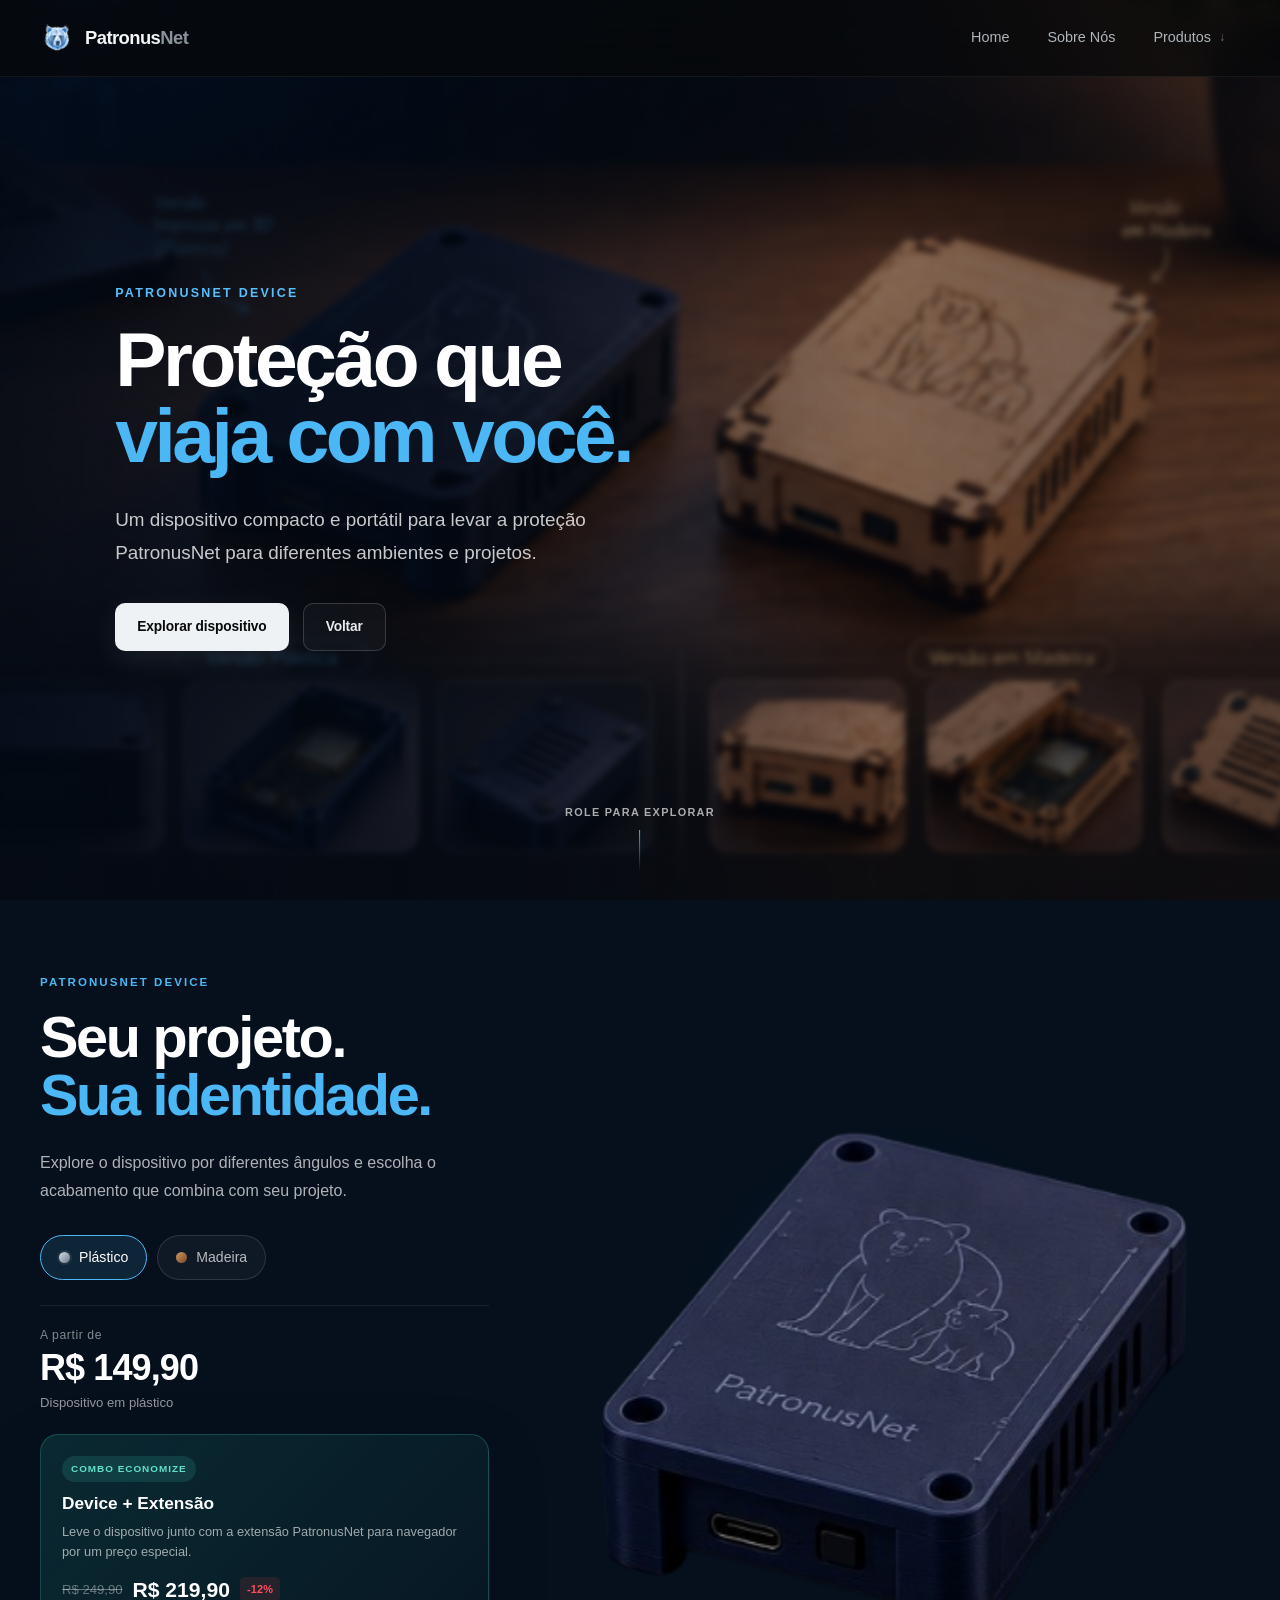
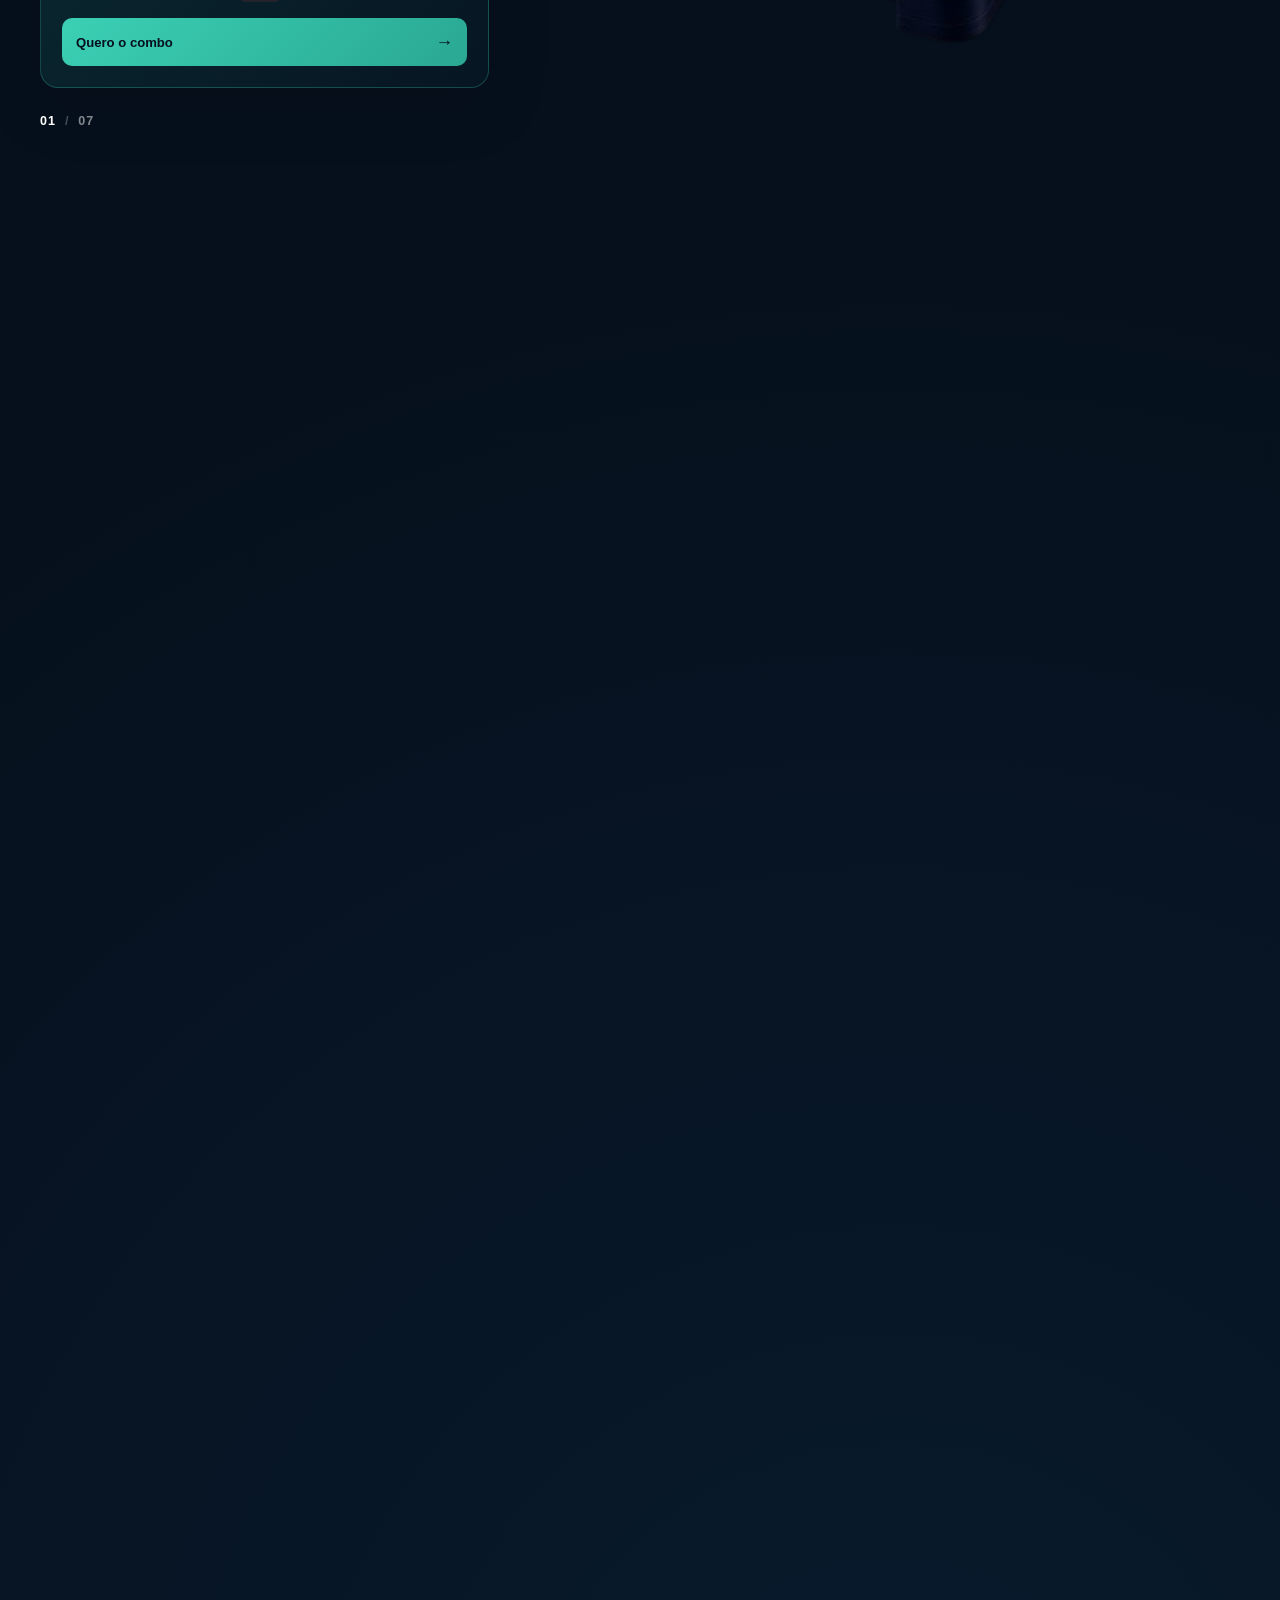
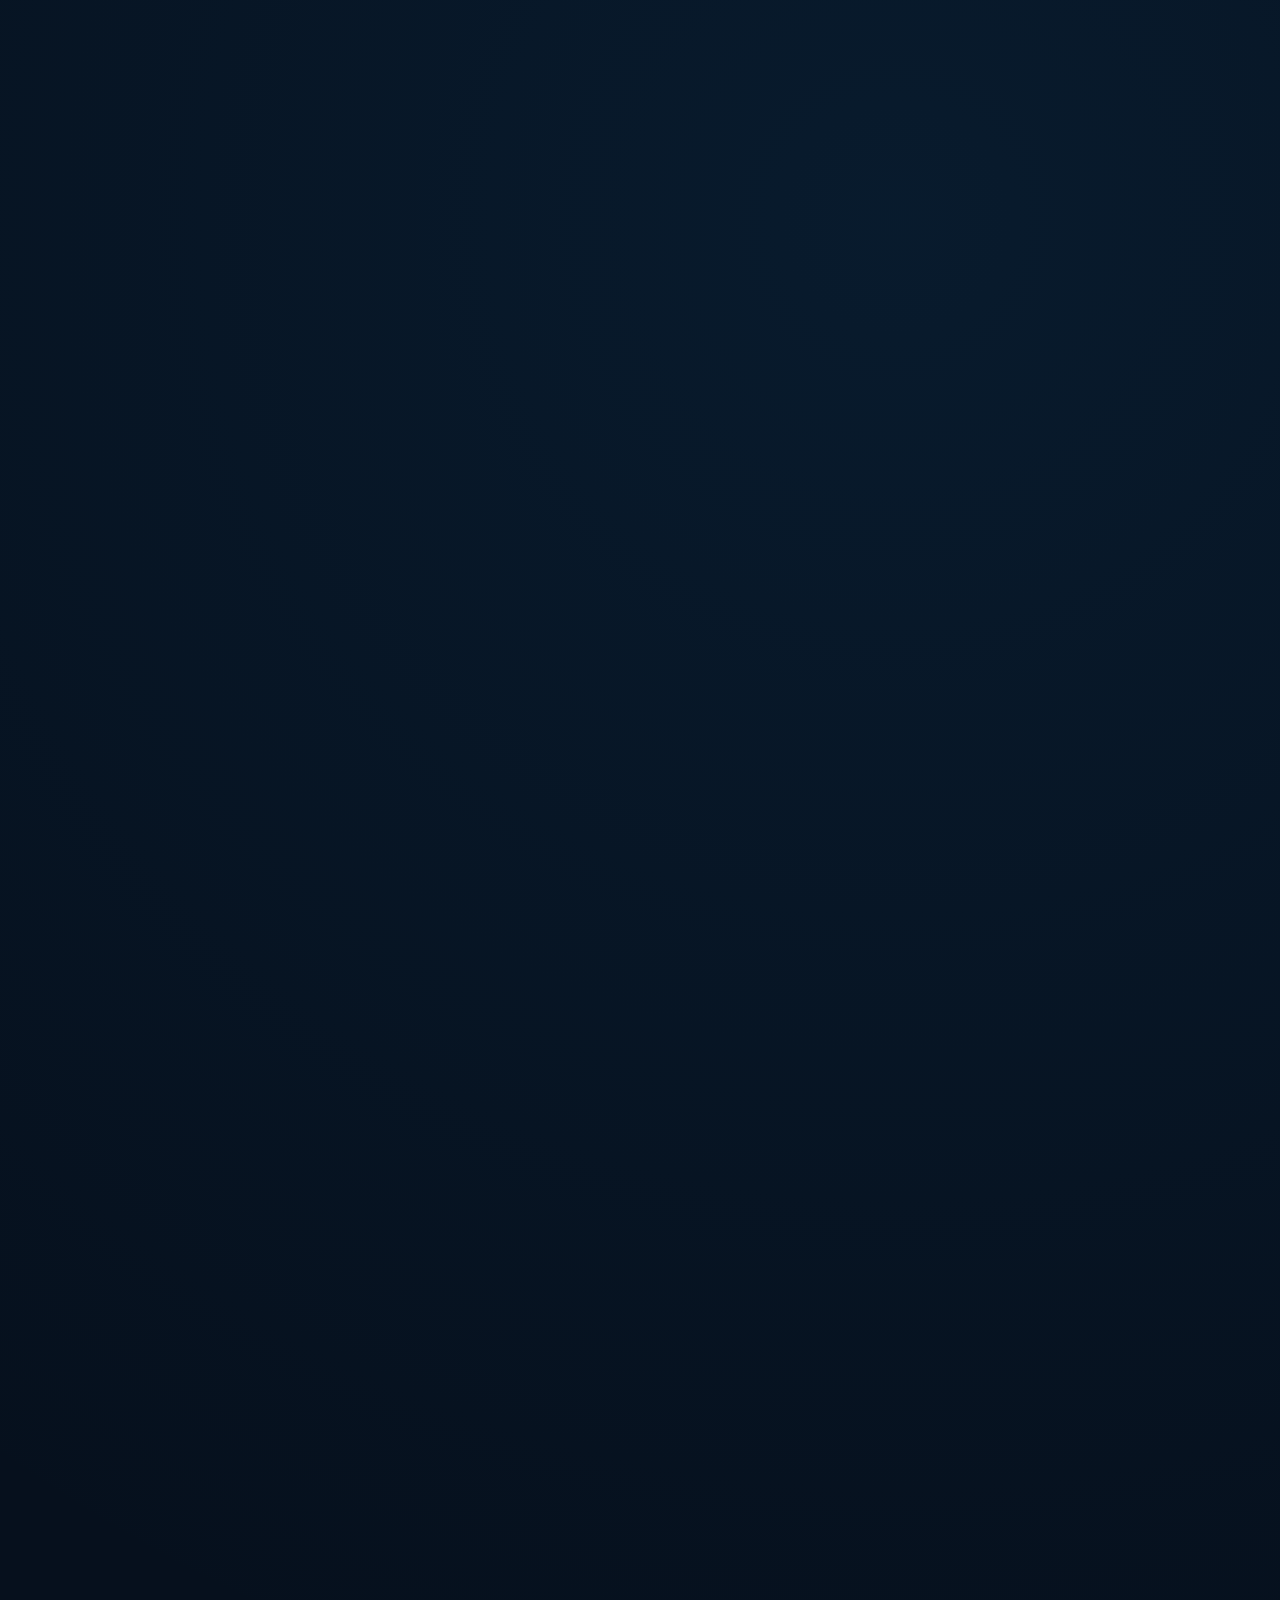
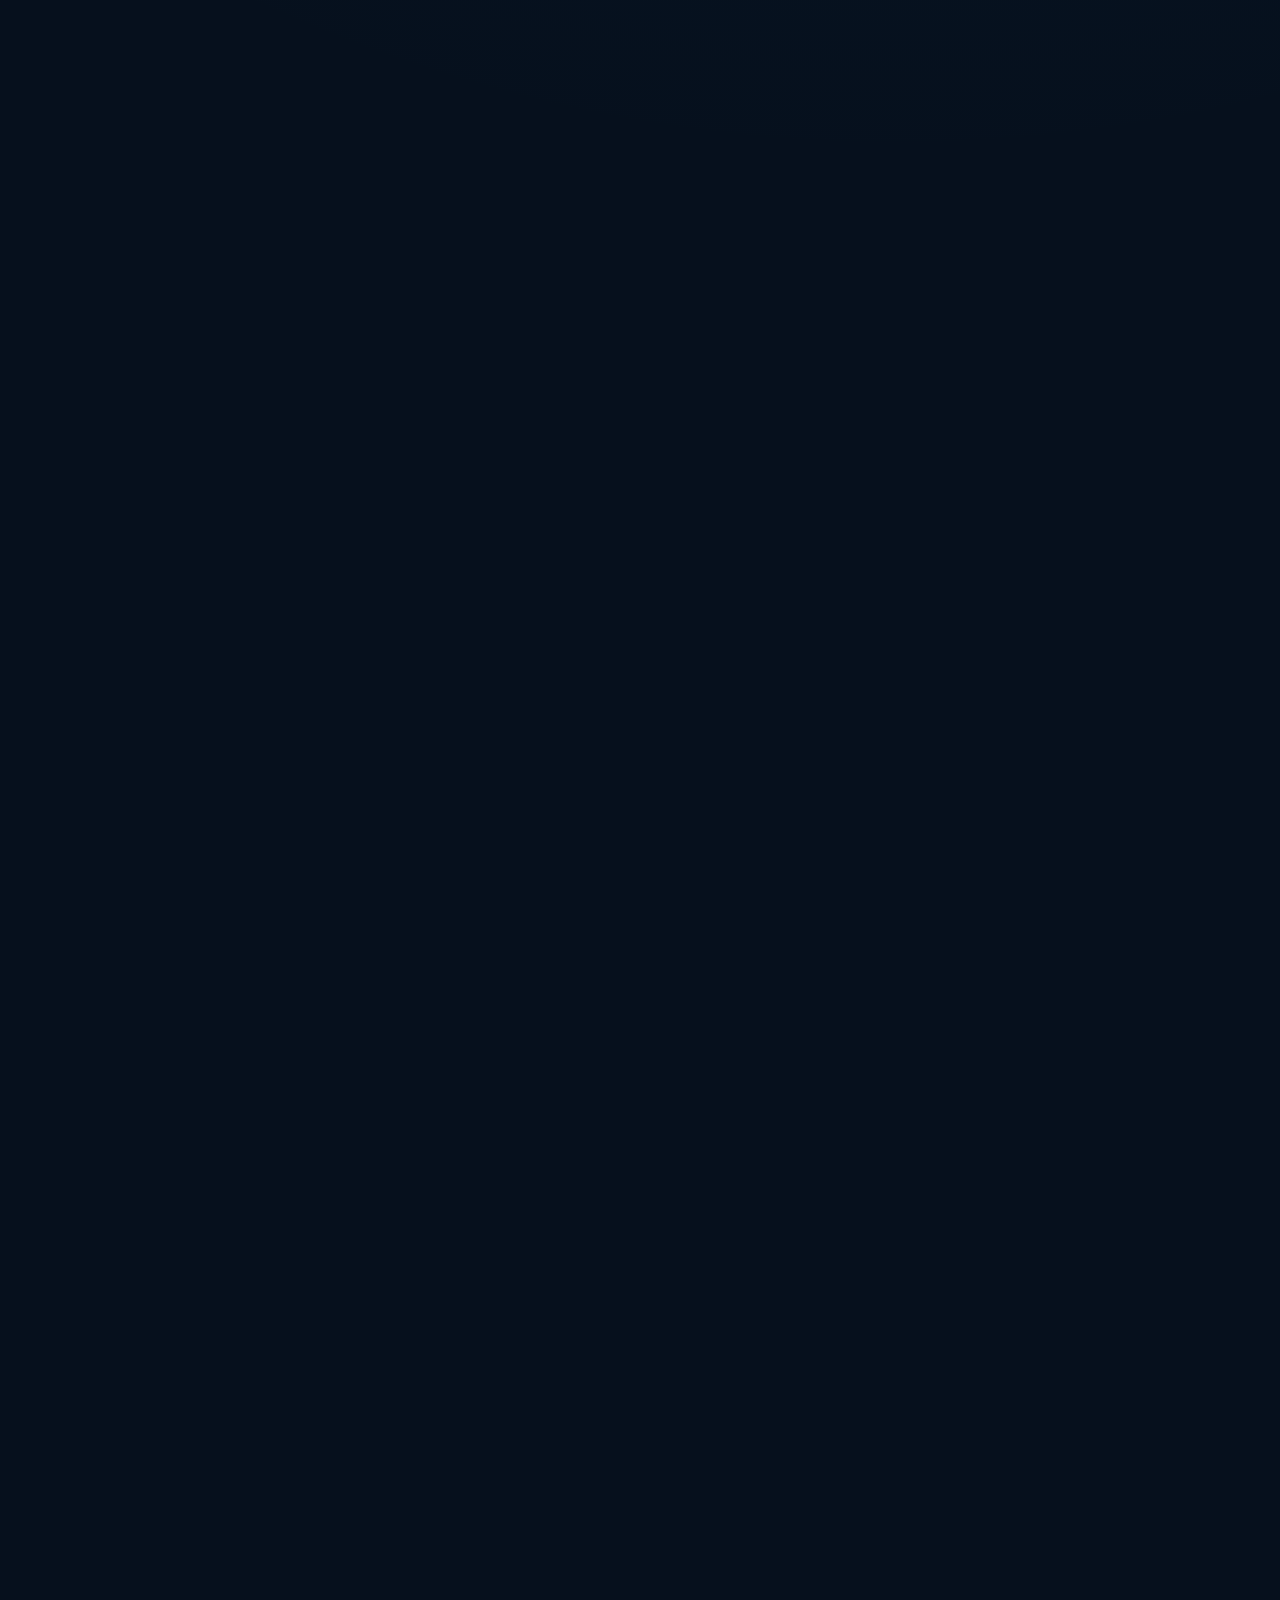
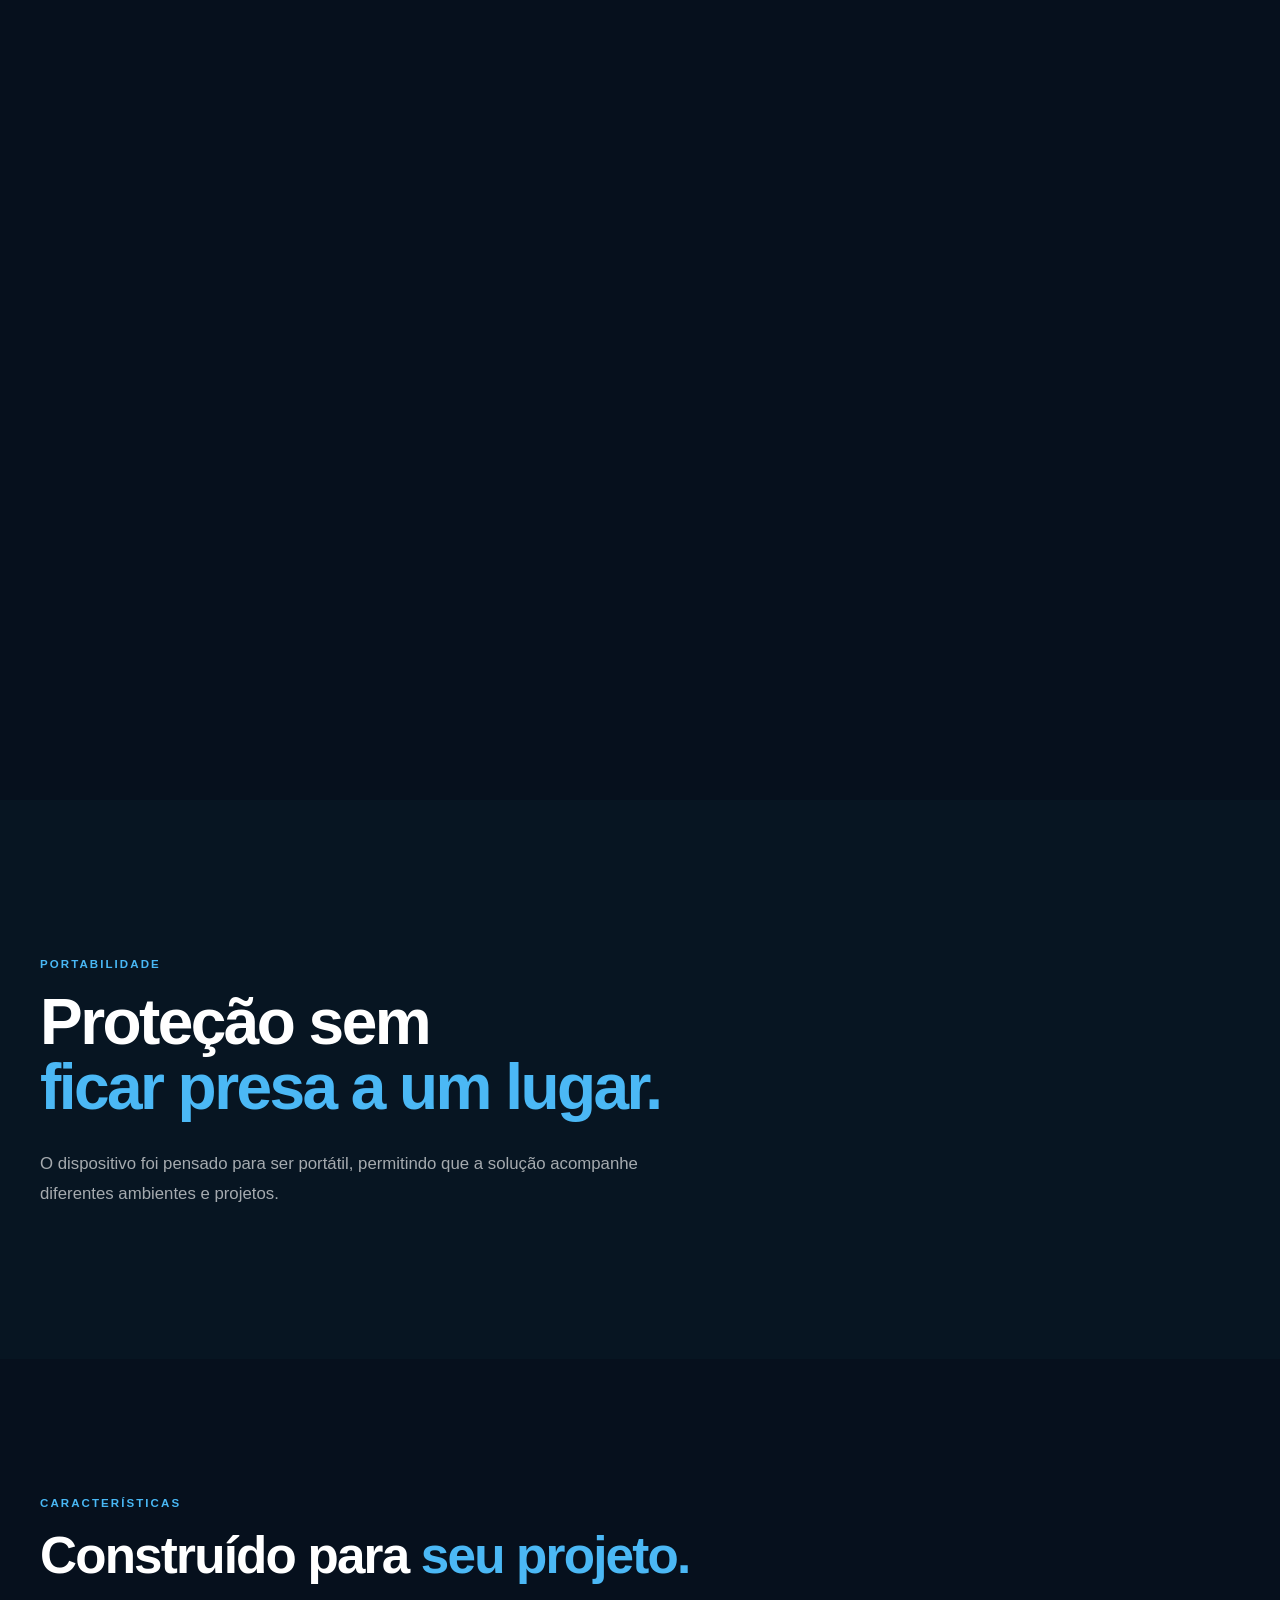
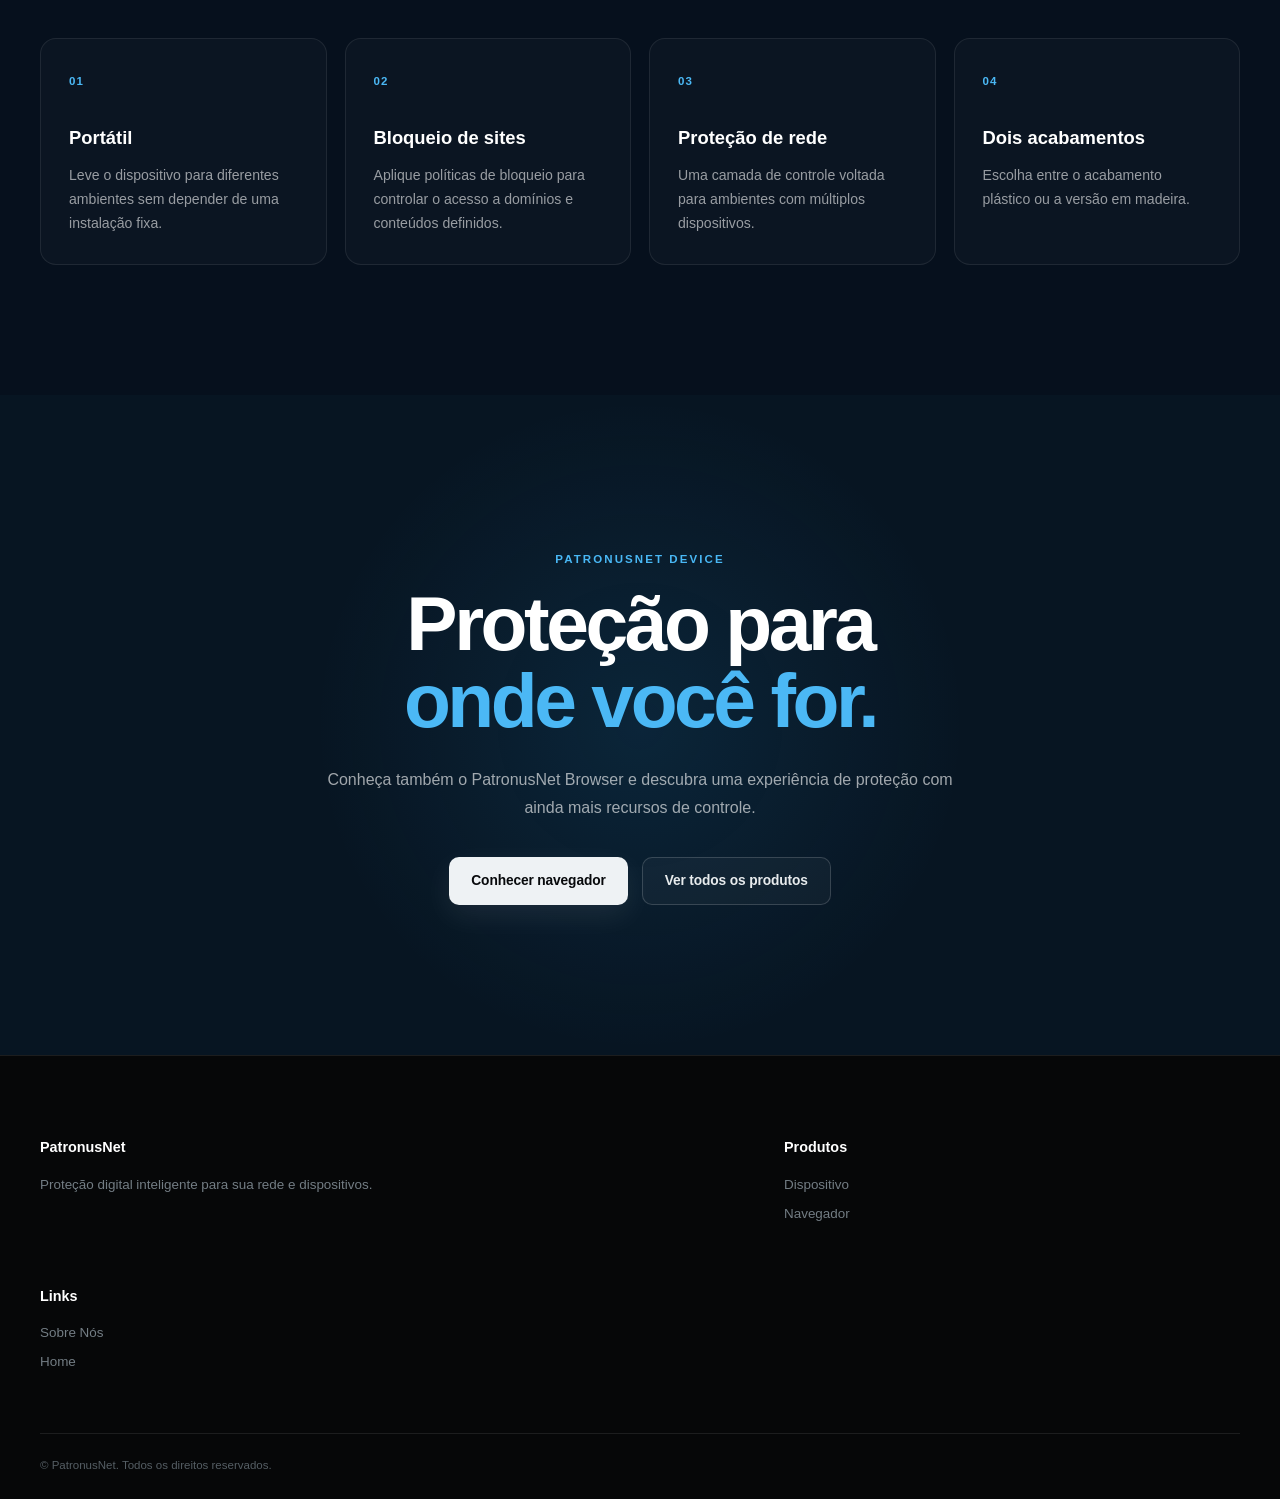
==== case.html @ 418d1fda "subinfo versao teste" ====
<!DOCTYPE html>
<html lang="pt-BR">

<head>

    <meta charset="UTF-8">

    <meta
        name="viewport"
        content="width=device-width, initial-scale=1.0"
    >

    <meta
        name="description"
        content="PatronusNet Device: proteção portátil para seus projetos e redes."
    >

    <meta
        name="keywords"
        content="PatronusNet, Device, case, proteção, rede, IoT"
    >

    <meta
        name="author"
        content="PatronusNet"
    >

    <meta
        property="og:title"
        content="PatronusNet Device | Case"
    >

    <meta
        property="og:description"
        content="Proteção portátil para seus projetos e redes."
    >

    <meta
        property="og:type"
        content="website"
    >

    <title>PatronusNet Device | Case</title>


    <!-- =====================================================
         FAVICON
    ====================================================== -->

    <link
        rel="shortcut icon"
        href="assets/img/favi-icon.png"
        type="image/png"
    >


    <!-- =====================================================
         CSS
    ====================================================== -->

    <link
        rel="stylesheet"
        href="assets/css/style.css"
    >

    <link
        rel="stylesheet"
        href="assets/css/case.css"
    >

</head>


<body>


    <!-- =====================================================
         HEADER
    ====================================================== -->

    <header class="site-header">

        <nav class="nav-container">


            <!-- LOGO -->

            <a
                href="index.html"
                class="logo-txt"
            >

                <img
                    src="assets/img/favi-icon.png"
                    alt="PatronusNet"
                    class="logo-icon"
                >

                <span>
                    Patronus<span>Net</span>
                </span>

            </a>


            <!-- MENU -->

            <ul class="nav-links">

                <li>

                    <a href="index.html">
                        Home
                    </a>

                </li>


                <li>

                    <a href="sobre-nos.html">
                        Sobre Nós
                    </a>

                </li>


                <!-- PRODUTOS -->

                <li class="products-menu">

                    <button
                        class="products-trigger"
                        type="button"
                        aria-expanded="false"
                    >

                        Produtos

                        <span>
                            ↓
                        </span>

                    </button>


                    <div class="products-dropdown">


                        <!-- DEVICE -->

                        <a
                            href="case.html"
                            class="product-option active"
                        >

                            <span class="product-option-icon">
                                ◈
                            </span>


                            <span>

                                <strong>
                                    Dispositivo
                                </strong>

                                <small>
                                    Proteção portátil
                                </small>

                            </span>

                        </a>


                        <!-- NAVEGADOR -->

                        <a
                            href="navegador.html"
                            class="product-option"
                        >

                            <span class="product-option-icon browser-icon">
                                ◉
                            </span>


                            <span>

                                <strong>
                                    Navegador
                                </strong>

                                <small>
                                    Mais recursos
                                </small>

                            </span>

                        </a>

                    </div>

                </li>

            </ul>

        </nav>

    </header>



    <main>


        <!-- =====================================================
             HERO
        ====================================================== -->

        <section class="case-hero">


            <!--

                A imagem hero.png fica somente aqui.

                O CSS aplica um blur leve no background.
                O conteúdo permanece totalmente nítido.

            -->

            <div
                class="case-hero-background"
                aria-hidden="true"
            ></div>


            <!-- OVERLAY -->

            <div
                class="case-hero-overlay"
                aria-hidden="true"
            ></div>


            <!-- CONTEÚDO -->

            <div class="case-hero-content">


                <span class="case-kicker">
                    PATRONUSNET DEVICE
                </span>


                <h1>

                    Proteção que

                    <span>
                        viaja com você.
                    </span>

                </h1>


                <p>

                    Um dispositivo compacto e portátil para
                    levar a proteção PatronusNet para diferentes
                    ambientes e projetos.

                </p>


                <div class="case-hero-actions">


                    <a
                        href="#explorar"
                        class="btn btn-primary"
                    >
                        Explorar dispositivo
                    </a>


                    <a
                        href="index.html"
                        class="btn btn-secondary"
                    >
                        Voltar
                    </a>

                </div>

            </div>


            <!-- SCROLL -->

            <div class="hero-scroll">

                <span>
                    Role para explorar
                </span>

                <div class="scroll-line"></div>

            </div>

        </section>



        <!-- =====================================================
             SEQUÊNCIA DO PRODUTO
        ====================================================== -->

        <section
            class="product-sequence"
            id="explorar"
        >

            <div class="sequence-sticky">


                <div class="sequence-container">


                    <!-- =================================================
                         INFORMAÇÕES
                    ================================================== -->

                    <div class="sequence-info">


                        <span class="section-label">
                            PATRONUSNET DEVICE
                        </span>


                        <h2>

                            Seu projeto.

                            <strong>
                                Sua identidade.
                            </strong>

                        </h2>


                        <p>

                            Explore o dispositivo por diferentes
                            ângulos e escolha o acabamento que
                            combina com seu projeto.

                        </p>


                        <!-- =================================================
                             SELETOR DE MATERIAL
                        ================================================== -->

                        <div class="material-selector">


                            <!-- PLÁSTICO -->

                            <button
                                class="material-btn active"
                                type="button"
                                data-material="plastic"
                                aria-pressed="true"
                            >

                                <span
                                    class="material-dot plastic-dot"
                                ></span>

                                <span>
                                    Plástico
                                </span>

                            </button>


                            <!-- MADEIRA -->

                            <button
                                class="material-btn"
                                type="button"
                                data-material="wood"
                                aria-pressed="false"
                            >

                                <span
                                    class="material-dot wood-dot"
                                ></span>

                                <span>
                                    Madeira
                                </span>

                            </button>

                        </div>



                        <!-- =================================================
                             INFORMAÇÕES DE PREÇO
                        ================================================== -->

                        <div class="product-pricing">


                            <span class="price-label">
                                A partir de
                            </span>


                            <strong
                                class="product-price"
                                id="productPrice"
                            >
                                R$ 149,90
                            </strong>


                            <span
                                class="product-description"
                                id="productDescription"
                            >
                                Dispositivo em plástico
                            </span>

                        </div>



                        <!-- =================================================
                             COMBO
                        ================================================== -->

                        <div class="combo-card">


                            <div class="combo-header">

                                <span class="combo-badge">
                                    COMBO ECONOMIZE
                                </span>

                            </div>


                            <h3>
                                Device + Extensão
                            </h3>


                            <p>

                                Leve o dispositivo junto com a
                                extensão PatronusNet para navegador
                                por um preço especial.

                            </p>


                            <div class="combo-pricing">


                                <span
                                    class="combo-old-price"
                                    id="comboOldPrice"
                                >
                                    R$ 249,90
                                </span>


                                <strong
                                    class="combo-price"
                                    id="comboPrice"
                                >
                                    R$ 219,90
                                </strong>


                                <span
                                    class="combo-discount"
                                    id="comboDiscount"
                                >
                                    -12%
                                </span>

                            </div>


                            <a
                                href="navegador.html"
                                class="combo-button"
                            >
                                Quero o combo
                                <span>→</span>
                            </a>

                        </div>



                        <!-- =================================================
                             CONTADOR
                        ================================================== -->

                        <div class="sequence-counter">

                            <span id="sequenceCurrent">
                                01
                            </span>


                            <span class="counter-divider">
                                /
                            </span>


                            <span id="sequenceTotal">
                                07
                            </span>

                        </div>

                    </div>



                    <!-- =================================================
                         PRODUTO / CANVAS
                    ================================================== -->

                    <div class="sequence-product">


                        <div
                            class="product-glow"
                            aria-hidden="true"
                        ></div>


                        <div class="product-frame">

                            <canvas
                                id="productCanvas"
                                aria-label="Visualização do dispositivo PatronusNet"
                            ></canvas>

                        </div>

                    </div>

                </div>

            </div>

        </section>



        <!-- =====================================================
             INTRO
        ====================================================== -->

        <section class="case-intro">

            <div class="section-inner">


                <span class="section-label">
                    PORTABILIDADE
                </span>


                <h2>

                    Proteção sem

                    <span>
                        ficar presa a um lugar.
                    </span>

                </h2>


                <p>

                    O dispositivo foi pensado para ser portátil,
                    permitindo que a solução acompanhe diferentes
                    ambientes e projetos.

                </p>

            </div>

        </section>



        <!-- =====================================================
             FEATURES
        ====================================================== -->

        <section class="case-features">

            <div class="section-inner">


                <div class="section-heading">

                    <span class="section-label">
                        CARACTERÍSTICAS
                    </span>


                    <h2>

                        Construído para

                        <span>
                            seu projeto.
                        </span>

                    </h2>

                </div>



                <div class="features-grid">


                    <article class="feature-card">

                        <span>
                            01
                        </span>

                        <h3>
                            Portátil
                        </h3>

                        <p>

                            Leve o dispositivo para diferentes
                            ambientes sem depender de uma
                            instalação fixa.

                        </p>

                    </article>



                    <article class="feature-card">

                        <span>
                            02
                        </span>

                        <h3>
                            Bloqueio de sites
                        </h3>

                        <p>

                            Aplique políticas de bloqueio para
                            controlar o acesso a domínios e
                            conteúdos definidos.

                        </p>

                    </article>



                    <article class="feature-card">

                        <span>
                            03
                        </span>

                        <h3>
                            Proteção de rede
                        </h3>

                        <p>

                            Uma camada de controle voltada para
                            ambientes com múltiplos dispositivos.

                        </p>

                    </article>



                    <article class="feature-card">

                        <span>
                            04
                        </span>

                        <h3>
                            Dois acabamentos
                        </h3>

                        <p>

                            Escolha entre o acabamento plástico
                            ou a versão em madeira.

                        </p>

                    </article>

                </div>

            </div>

        </section>



        <!-- =====================================================
             CTA
        ====================================================== -->

        <section class="case-cta">


            <span class="section-label">
                PATRONUSNET DEVICE
            </span>


            <h2>

                Proteção para

                <span>
                    onde você for.
                </span>

            </h2>


            <p>

                Conheça também o PatronusNet Browser e descubra
                uma experiência de proteção com ainda mais
                recursos de controle.

            </p>


            <div class="cta-buttons">


                <a
                    href="navegador.html"
                    class="btn btn-primary"
                >
                    Conhecer navegador
                </a>


                <a
                    href="index.html"
                    class="btn btn-secondary"
                >
                    Ver todos os produtos
                </a>

            </div>

        </section>

    </main>



    <!-- =====================================================
         FOOTER
    ====================================================== -->

    <footer>

        <div class="footer-content">


            <div class="footer-section">

                <h4>
                    PatronusNet
                </h4>

                <p>

                    Proteção digital inteligente
                    para sua rede e dispositivos.

                </p>

            </div>


            <div class="footer-section">

                <h4>
                    Produtos
                </h4>

                <ul>

                    <li>
                        <a href="case.html">
                            Dispositivo
                        </a>
                    </li>

                    <li>
                        <a href="navegador.html">
                            Navegador
                        </a>
                    </li>

                </ul>

            </div>


            <div class="footer-section">

                <h4>
                    Links
                </h4>

                <ul>

                    <li>
                        <a href="sobre-nos.html">
                            Sobre Nós
                        </a>
                    </li>

                    <li>
                        <a href="index.html">
                            Home
                        </a>
                    </li>

                </ul>

            </div>

        </div>


        <div class="footer-bottom">

            <p>

                &copy;

                <span id="ano"></span>

                PatronusNet.

                Todos os direitos reservados.

            </p>

        </div>

    </footer>



    <!-- =====================================================
         JAVASCRIPT
    ====================================================== -->

    <script src="assets/js/case.js"></script>

</body>

</html>
---- assets/css/style.css ----
/* =========================================================
   PATRONUSNET — STYLE GLOBAL
========================================================= */

:root {
    --bg: #080a0c;
    --bg-soft: #0d1013;
    --bg-card: #111519;

    --text: #f2f4f5;
    --text-soft: #aeb6bc;
    --text-muted: #737d84;

    --accent: #e8eef2;
    --accent-dark: #c8d1d7;

    --border: rgba(255, 255, 255, 0.09);
    --border-strong: rgba(255, 255, 255, 0.16);

    --shadow: 0 25px 80px rgba(0, 0, 0, 0.45);

    --radius: 18px;
    --radius-small: 10px;

    --max-width: 1200px;

    --transition: 0.3s ease;
}


/* =========================================================
   RESET
========================================================= */

* {
    margin: 0;
    padding: 0;
    box-sizing: border-box;
}

html {
    scroll-behavior: smooth;
}

body {
    min-height: 100vh;

    background:
        radial-gradient(
            circle at 50% -10%,
            rgba(255, 255, 255, 0.045),
            transparent 35%
        ),
        var(--bg);

    color: var(--text);

    font-family:
        Inter,
        -apple-system,
        BlinkMacSystemFont,
        "Segoe UI",
        Roboto,
        Helvetica,
        Arial,
        sans-serif;

    line-height: 1.6;

    overflow-x: hidden;
}

img {
    display: block;
    max-width: 100%;
}

a {
    color: inherit;
    text-decoration: none;
}

button,
input,
textarea,
select {
    font: inherit;
}

button {
    border: 0;
}


/* =========================================================
   SELECTION
========================================================= */

::selection {
    background: rgba(255, 255, 255, 0.18);
    color: #fff;
}


/* =========================================================
   SCROLLBAR
========================================================= */

::-webkit-scrollbar {
    width: 8px;
}

::-webkit-scrollbar-track {
    background: #070809;
}

::-webkit-scrollbar-thumb {
    background: #30363b;
    border-radius: 999px;
}

::-webkit-scrollbar-thumb:hover {
    background: #454d53;
}


/* =========================================================
   HEADER
========================================================= */

.site-header {
    position: fixed;

    top: 0;
    left: 0;

    width: 100%;

    z-index: 1000;

    background: rgba(7, 9, 11, 0.72);

    border-bottom: 1px solid rgba(255, 255, 255, 0.06);

    backdrop-filter: blur(18px);
    -webkit-backdrop-filter: blur(18px);
}

.nav-container {
    width: min(
        calc(100% - 48px),
        var(--max-width)
    );

    min-height: 76px;

    margin: 0 auto;

    display: flex;
    align-items: center;
    justify-content: space-between;

    gap: 30px;
}


/* =========================================================
   LOGO
========================================================= */

.logo-txt {
    display: inline-flex;
    align-items: center;

    gap: 11px;

    font-size: 1.15rem;
    font-weight: 700;

    letter-spacing: -0.03em;

    white-space: nowrap;
}

.logo-txt > span > span {
    color: #89939a;
}

.logo-icon {
    width: 34px;
    height: 34px;

    object-fit: contain;

    border-radius: 8px;
}


/* =========================================================
   NAVIGATION
========================================================= */

.nav-links {
    list-style: none;

    display: flex;
    align-items: center;

    gap: 8px;
}

.nav-links > li {
    position: relative;
}

.nav-links a,
.products-trigger {
    display: inline-flex;
    align-items: center;

    min-height: 42px;

    padding: 0 15px;

    color: var(--text-soft);

    background: transparent;

    border-radius: 10px;

    font-size: 0.9rem;
    font-weight: 500;

    cursor: pointer;

    transition:
        color var(--transition),
        background var(--transition);
}

.nav-links a:hover,
.nav-links a.active,
.products-trigger:hover {
    color: #fff;

    background: rgba(255, 255, 255, 0.06);
}

.products-trigger {
    gap: 8px;
}

.products-trigger span {
    font-size: 0.75rem;
    opacity: 0.6;

    transition: transform var(--transition);
}

.products-menu:hover .products-trigger span {
    transform: translateY(2px);
}


/* =========================================================
   PRODUCTS DROPDOWN
========================================================= */

.products-dropdown {
    position: absolute;

    top: calc(100% + 10px);
    right: 0;

    width: 235px;

    padding: 8px;

    background: rgba(13, 16, 19, 0.97);

    border: 1px solid var(--border);

    border-radius: 14px;

    box-shadow: var(--shadow);

    opacity: 0;
    visibility: hidden;

    transform: translateY(-7px);

    transition:
        opacity var(--transition),
        visibility var(--transition),
        transform var(--transition);
}

.products-menu:hover .products-dropdown,
.products-menu:focus-within .products-dropdown {
    opacity: 1;
    visibility: visible;

    transform: translateY(0);
}

.product-option {
    display: flex;
    align-items: center;

    gap: 12px;

    padding: 12px;

    border-radius: 10px;

    transition:
        background var(--transition),
        color var(--transition);
}

.product-option:hover,
.product-option.active {
    background: rgba(255, 255, 255, 0.07);
}

.product-option-icon {
    width: 36px;
    height: 36px;

    flex: 0 0 36px;

    display: grid;
    place-items: center;

    border-radius: 9px;

    background: rgba(255, 255, 255, 0.07);

    color: #dce2e6;
}

.product-option strong {
    display: block;

    font-size: 0.86rem;

    color: #fff;
}

.product-option small {
    display: block;

    margin-top: 2px;

    color: var(--text-muted);

    font-size: 0.72rem;
}


/* =========================================================
   BUTTONS
========================================================= */

.btn {
    display: inline-flex;

    align-items: center;
    justify-content: center;

    min-height: 48px;

    padding: 0 22px;

    border-radius: 10px;

    font-size: 0.86rem;
    font-weight: 650;

    letter-spacing: -0.01em;

    transition:
        transform var(--transition),
        background var(--transition),
        color var(--transition),
        border-color var(--transition),
        box-shadow var(--transition);
}

.btn:hover {
    transform: translateY(-2px);
}

.btn-primary {
    color: #080a0c;

    background: #eef2f4;

    box-shadow:
        0 10px 30px rgba(255, 255, 255, 0.08);
}

.btn-primary:hover {
    background: #fff;

    box-shadow:
        0 14px 35px rgba(255, 255, 255, 0.13);
}

.btn-secondary {
    color: #e7ebed;

    background: rgba(255, 255, 255, 0.035);

    border: 1px solid var(--border-strong);
}

.btn-secondary:hover {
    background: rgba(255, 255, 255, 0.075);

    border-color: rgba(255, 255, 255, 0.25);
}


/* =========================================================
   SECTION GLOBAL
========================================================= */

.section-inner {
    width: min(
        calc(100% - 48px),
        var(--max-width)
    );

    margin: 0 auto;
}

.section-label {
    display: inline-block;

    margin-bottom: 18px;

    color: #7f8a91;

    font-size: 0.7rem;
    font-weight: 700;

    letter-spacing: 0.17em;
}

.section-heading {
    margin-bottom: 45px;
}

.section-heading h2 {
    max-width: 700px;

    font-size: clamp(2rem, 4vw, 3.5rem);

    line-height: 1.05;

    letter-spacing: -0.045em;
}

.section-heading h2 span,
.section-heading h2 strong {
    color: #858f96;
}


/* =========================================================
   FOOTER
========================================================= */

footer {
    padding: 80px 0 25px;

    background: #060708;

    border-top: 1px solid var(--border);
}

.footer-content {
    width: min(
        calc(100% - 48px),
        var(--max-width)
    );

    margin: 0 auto;

    display: grid;
    grid-template-columns: 1.5fr 1fr;

    gap: 60px;
}

.footer-section h4 {
    margin-bottom: 14px;

    font-size: 0.9rem;

    color: #fff;
}

.footer-section p,
.footer-section li,
.footer-section a {
    color: var(--text-muted);

    font-size: 0.84rem;
}

.footer-section p {
    max-width: 340px;
}

.footer-section ul {
    list-style: none;
}

.footer-section li + li {
    margin-top: 8px;
}

.footer-section a {
    transition: color var(--transition);
}

.footer-section a:hover {
    color: #fff;
}

.footer-bottom {
    width: min(
        calc(100% - 48px),
        var(--max-width)
    );

    margin: 60px auto 0;

    padding-top: 22px;

    display: flex;
    justify-content: space-between;
    gap: 20px;

    border-top: 1px solid var(--border);
}

.footer-bottom p {
    color: #555e64;

    font-size: 0.72rem;
}


/* =========================================================
   MOBILE NAV
========================================================= */

@media (max-width: 700px) {

    .nav-container {
        width: min(
            calc(100% - 28px),
            var(--max-width)
        );

        min-height: 68px;
    }

    .logo-txt {
        font-size: 1rem;
    }

    .logo-icon {
        width: 30px;
        height: 30px;
    }

    .nav-links {
        gap: 2px;
    }

    .nav-links a,
    .products-trigger {
        min-height: 38px;

        padding: 0 9px;

        font-size: 0.75rem;
    }

    .products-dropdown {
        right: -5px;
    }

    .section-inner {
        width: min(
            calc(100% - 32px),
            var(--max-width)
        );
    }

    .footer-content {
        width: min(
            calc(100% - 32px),
            var(--max-width)
        );

        grid-template-columns: 1fr;

        gap: 35px;
    }

    .footer-bottom {
        width: min(
            calc(100% - 32px),
            var(--max-width)
        );

        flex-direction: column;

        gap: 8px;
    }
}


/* =========================================================
   VERY SMALL DEVICES
========================================================= */

@media (max-width: 430px) {

    .nav-container {
        gap: 8px;
    }

    .logo-txt {
        font-size: 0.9rem;
    }

    .nav-links a,
    .products-trigger {
        padding: 0 6px;

        font-size: 0.68rem;
    }

    .products-trigger span {
        display: none;
    }
}
---- assets/css/case.css ----
/* =========================================================
   PATRONUSNET DEVICE
   CASE.CSS
========================================================= */


/* =========================================================
   RESET LOCAL
========================================================= */

.case-hero *,
.product-sequence *,
.case-intro *,
.case-features *,
.case-cta * {
    box-sizing: border-box;
}


.case-hero,
.product-sequence,
.case-intro,
.case-features,
.case-cta {
    width: 100%;
}


/* =========================================================
   HERO
========================================================= */

.case-hero {
    position: relative;

    width: 100%;
    min-height: 100vh;
    min-height: 100svh;

    display: flex;
    align-items: center;

    overflow: hidden;

    background: #06101d;
}


/* =========================================================
   HERO IMAGE
========================================================= */

.case-hero-background {
    position: absolute;

    /*
        Pequena expansão para evitar que as bordas
        do blur apareçam.
    */
    inset: -20px;

    z-index: 0;

    background-image: url("../img/case/hero.png");

    background-repeat: no-repeat;

    background-size: cover;

    background-position: center center;

    /*
        BLUR LEVE

        O objetivo aqui é manter a imagem reconhecível,
        mas sem competir com o texto.
    */
    filter: blur(3px);

    transform: scale(1.025);

    opacity: 0.92;
}


/* =========================================================
   HERO OVERLAY
========================================================= */

.case-hero-overlay {
    position: absolute;

    inset: 0;

    z-index: 1;

    pointer-events: none;

    background:
        linear-gradient(
            90deg,
            rgba(3, 10, 20, 0.88) 0%,
            rgba(3, 10, 20, 0.70) 35%,
            rgba(3, 10, 20, 0.40) 68%,
            rgba(3, 10, 20, 0.55) 100%
        );

}


/* =========================================================
   HERO CONTENT
========================================================= */

.case-hero-content {
    position: relative;

    z-index: 2;

    width: min(700px, calc(100% - 48px));

    margin-left: clamp(
        24px,
        9vw,
        150px
    );

    padding-top: 30px;
}


.case-kicker {
    display: inline-block;

    margin-bottom: 20px;

    color: #55bfff;

    font-size: 0.78rem;

    font-weight: 700;

    letter-spacing: 0.18em;

    line-height: 1.4;
}


.case-hero h1 {
    margin: 0;

    color: #ffffff;

    font-size: clamp(
        3.2rem,
        6vw,
        6.2rem
    );

    font-weight: 700;

    line-height: 0.98;

    letter-spacing: -0.045em;
}


.case-hero h1 span {
    display: block;

    color: #4bb8f5;
}


.case-hero p {
    max-width: 570px;

    margin: 30px 0 0;

    color: rgba(
        255,
        255,
        255,
        0.78
    );

    font-size: clamp(
        1rem,
        1.5vw,
        1.18rem
    );

    line-height: 1.75;
}


/* =========================================================
   HERO ACTIONS
========================================================= */

.case-hero-actions {
    display: flex;

    flex-wrap: wrap;

    align-items: center;

    gap: 14px;

    margin-top: 34px;
}


/* =========================================================
   HERO SCROLL
========================================================= */

.hero-scroll {
    position: absolute;

    z-index: 3;

    left: 50%;
    bottom: 28px;

    transform: translateX(-50%);

    display: flex;

    flex-direction: column;

    align-items: center;

    gap: 10px;

    width: max-content;

    color: rgba(
        255,
        255,
        255,
        0.66
    );

    font-size: 0.68rem;

    font-weight: 600;

    letter-spacing: 0.12em;

    line-height: 1.4;

    text-transform: uppercase;

    white-space: nowrap;

    pointer-events: none;
}


.scroll-line {
    width: 1px;

    height: 42px;

    background:
        linear-gradient(
            to bottom,
            #4bb8f5,
            rgba(
                75,
                184,
                245,
                0
            )
        );

    animation:
        scrollPulse 2s
        ease-in-out
        infinite;
}


@keyframes scrollPulse {

    0%,
    100% {
        opacity: 0.35;

        transform:
            scaleY(0.7);
    }

    50% {
        opacity: 1;

        transform:
            scaleY(1);
    }
}


/* =========================================================
   PRODUCT SEQUENCE
========================================================= */

.product-sequence {
    position: relative;

    min-height: 700vh;

    background:
        radial-gradient(
            circle at 70% 40%,
            rgba(
                28,
                122,
                188,
                0.10
            ),
            transparent 40%
        ),
        #06101d;
}


.sequence-sticky {
    position: sticky;

    top: 0;

    height: 100vh;

    height: 100svh;

    min-height: 620px;

    display: flex;

    align-items: center;

    overflow: hidden;
}


.sequence-container {
    width: min(
        1400px,
        calc(100% - 80px)
    );

    margin: 0 auto;

    display: grid;

    grid-template-columns:
        minmax(300px, 0.8fr)
        minmax(400px, 1.2fr);

    align-items: center;

    gap: clamp(
        30px,
        6vw,
        100px
    );
}


/* =========================================================
   SEQUENCE INFO
========================================================= */

.sequence-info {
    position: relative;

    z-index: 5;

    min-width: 0;
}


.section-label {
    display: inline-block;

    margin-bottom: 18px;

    color: #49b8f5;

    font-size: 0.72rem;

    font-weight: 700;

    letter-spacing: 0.18em;

    line-height: 1.4;
}


.sequence-info h2 {
    margin: 0;

    max-width: 620px;

    color: #ffffff;

    font-size: clamp(
        2.4rem,
        4.5vw,
        4.8rem
    );

    line-height: 1.02;

    letter-spacing: -0.04em;
}


.sequence-info h2 strong {
    display: block;

    color: #4bb8f5;

    font-weight: inherit;
}


.sequence-info > p {
    max-width: 560px;

    margin: 24px 0 0;

    color: rgba(
        255,
        255,
        255,
        0.68
    );

    font-size: 1rem;

    line-height: 1.75;
}


/* =========================================================
   MATERIAL SELECTOR
========================================================= */

.material-selector {
    display: flex;

    flex-wrap: wrap;

    align-items: center;

    gap: 10px;

    margin-top: 30px;
}


.material-btn {
    display: inline-flex;

    align-items: center;

    gap: 9px;

    min-height: 44px;

    padding: 10px 18px;

    border: 1px solid
        rgba(
            255,
            255,
            255,
            0.12
        );

    border-radius: 999px;

    background:
        rgba(
            255,
            255,
            255,
            0.04
        );

    color: rgba(
        255,
        255,
        255,
        0.70
    );

    font-family: inherit;

    font-size: 0.88rem;

    cursor: pointer;

    transition:
        color 0.25s ease,
        border-color 0.25s ease,
        background 0.25s ease,
        transform 0.25s ease;
}


.material-btn:hover {
    border-color:
        rgba(
            75,
            184,
            245,
            0.5
        );

    color: #ffffff;

    transform: translateY(-1px);
}


.material-btn.active {
    border-color: #4bb8f5;

    background:
        rgba(
            75,
            184,
            245,
            0.12
        );

    color: #ffffff;
}


.material-dot {
    width: 11px;

    height: 11px;

    flex: 0 0 11px;

    border-radius: 50%;
}


.plastic-dot {
    background:
        linear-gradient(
            135deg,
            #d9e2e9,
            #687887
        );

    box-shadow:
        0 0 0 2px
        rgba(
            255,
            255,
            255,
            0.08
        );
}


.wood-dot {
    background:
        linear-gradient(
            135deg,
            #d29b62,
            #754625
        );
}


/* =========================================================
   PRODUCT PRICING
========================================================= */

.product-pricing {
    display: flex;

    flex-direction: column;

    align-items: flex-start;

    margin-top: 25px;

    padding-top: 20px;

    border-top: 1px solid
        rgba(
            255,
            255,
            255,
            0.08
        );
}


.price-label {
    color: rgba(
        255,
        255,
        255,
        0.50
    );

    font-size: 0.76rem;

    letter-spacing: 0.05em;
}


.product-price {
    margin-top: 2px;

    color: #ffffff;

    font-size: clamp(
        1.6rem,
        3vw,
        2.25rem
    );

    line-height: 1.15;

    letter-spacing: -0.025em;
}


.product-description {
    margin-top: 5px;

    color: rgba(
        255,
        255,
        255,
        0.56
    );

    font-size: 0.82rem;

    line-height: 1.4;
}


/* =========================================================
   COMBO CARD
========================================================= */

.combo-card {
    width: min(
        100%,
        470px
    );

    margin-top: 22px;

    padding: 21px;

    border: 1px solid
        rgba(
            66,
            220,
            194,
            0.24
        );

    border-radius: 18px;

    background:
        linear-gradient(
            135deg,
            rgba(
                35,
                196,
                174,
                0.14
            ),
            rgba(
                21,
                92,
                101,
                0.08
            )
        );

    box-shadow:
        0 18px 60px
        rgba(
            0,
            0,
            0,
            0.18
        );
}


.combo-header {
    display: flex;

    align-items: center;

    justify-content: flex-start;

    margin-bottom: 10px;
}


.combo-badge {
    display: inline-flex;

    align-items: center;

    min-height: 25px;

    padding: 5px 9px;

    border-radius: 999px;

    background:
        rgba(
            63,
            214,
            190,
            0.14
        );

    color: #63e0c8;

    font-size: 0.62rem;

    font-weight: 800;

    letter-spacing: 0.1em;
}


.combo-card h3 {
    margin: 0;

    color: #ffffff;

    font-size: 1.08rem;

    line-height: 1.3;
}


.combo-card p {
    max-width: 420px;

    margin: 8px 0 0;

    color: rgba(
        255,
        255,
        255,
        0.62
    );

    font-size: 0.8rem;

    line-height: 1.55;
}


.combo-pricing {
    display: flex;

    flex-wrap: wrap;

    align-items: center;

    gap: 8px 10px;

    margin-top: 15px;
}


.combo-old-price {
    color: rgba(
        255,
        255,
        255,
        0.38
    );

    font-size: 0.82rem;

    text-decoration: line-through;
}


.combo-price {
    color: #ffffff;

    font-size: 1.32rem;

    line-height: 1.2;
}


.combo-discount {
    display: inline-flex;

    align-items: center;

    min-height: 24px;

    padding: 4px 7px;

    border-radius: 5px;

    /*
        DESCONTO VERMELHO
    */

    background:
        rgba(
            239,
            68,
            68,
            0.12
        );

    color: #ff4d5a;

    font-size: 0.68rem;

    font-weight: 800;

    letter-spacing: 0.02em;
}


.combo-button {
    display: flex;

    align-items: center;

    justify-content: space-between;

    width: 100%;

    min-height: 43px;

    margin-top: 16px;

    padding: 10px 14px;

    border-radius: 10px;

    background:
        linear-gradient(
            135deg,
            #3bd0b5,
            #2aa893
        );

    color: #06101d;

    font-size: 0.82rem;

    font-weight: 800;

    text-decoration: none;

    transition:
        transform 0.25s ease,
        filter 0.25s ease;
}


.combo-button:hover {
    transform: translateY(-2px);

    filter: brightness(1.08);
}


.combo-button span {
    font-size: 1.1rem;
}


/* =========================================================
   COUNTER
========================================================= */

.sequence-counter {
    display: flex;

    align-items: center;

    gap: 9px;

    margin-top: 24px;

    color: rgba(
        255,
        255,
        255,
        0.50
    );

    font-size: 0.78rem;

    font-weight: 600;

    letter-spacing: 0.08em;
}


#sequenceCurrent {
    color: #ffffff;
}


.counter-divider {
    color: rgba(
        255,
        255,
        255,
        0.25
    );
}


/* =========================================================
   PRODUCT
========================================================= */

.sequence-product {
    position: relative;

    min-width: 0;

    height: min(
        80vh,
        760px
    );

    display: flex;

    align-items: center;

    justify-content: center;
}


.product-glow {
    position: absolute;

    width: 65%;

    aspect-ratio: 1;

    border-radius: 50%;

    background:
        radial-gradient(
            circle,
            rgba(
                44,
                166,
                235,
                0.20
            ),
            rgba(
                44,
                166,
                235,
                0
            ) 68%
        );

    filter: blur(18px);

    pointer-events: none;
}


.product-frame {
    position: relative;

    width: 100%;

    height: 100%;

    display: flex;

    align-items: center;

    justify-content: center;
}


#productCanvas {
    display: block;

    width: 100%;

    height: 100%;

    max-width: 850px;

    max-height: 850px;
}


/* =========================================================
   INTRO
========================================================= */

.case-intro {
    padding: 150px 0;

    background:
        #071522;
}


.section-inner {
    width: min(
        1200px,
        calc(100% - 48px)
    );

    margin: 0 auto;
}


.case-intro h2 {
    max-width: 800px;

    margin: 0;

    color: #ffffff;

    font-size: clamp(
        2.5rem,
        5vw,
        5rem
    );

    line-height: 1.02;

    letter-spacing: -0.04em;
}


.case-intro h2 span {
    display: block;

    color: #4bb8f5;
}


.case-intro p {
    max-width: 650px;

    margin: 28px 0 0;

    color: rgba(
        255,
        255,
        255,
        0.64
    );

    font-size: 1.05rem;

    line-height: 1.8;
}


/* =========================================================
   FEATURES
========================================================= */

.case-features {
    padding: 130px 0;

    background: #06101d;
}


.section-heading {
    margin-bottom: 55px;
}


.section-heading h2 {
    margin: 0;

    color: #ffffff;

    font-size: clamp(
        2.3rem,
        4vw,
        4.3rem
    );

    line-height: 1.05;

    letter-spacing: -0.035em;
}


.section-heading h2 span {
    color: #4bb8f5;
}


.features-grid {
    display: grid;

    grid-template-columns:
        repeat(4, minmax(0, 1fr));

    gap: 18px;
}


.feature-card {
    min-width: 0;

    padding: 28px;

    border: 1px solid
        rgba(
            255,
            255,
            255,
            0.08
        );

    border-radius: 16px;

    background:
        rgba(
            255,
            255,
            255,
            0.025
        );

    transition:
        transform 0.3s ease,
        border-color 0.3s ease,
        background 0.3s ease;
}


.feature-card:hover {
    transform: translateY(-5px);

    border-color:
        rgba(
            75,
            184,
            245,
            0.30
        );

    background:
        rgba(
            75,
            184,
            245,
            0.04
        );
}


.feature-card > span {
    color: #4bb8f5;

    font-size: 0.72rem;

    font-weight: 800;

    letter-spacing: 0.1em;
}


.feature-card h3 {
    margin: 30px 0 12px;

    color: #ffffff;

    font-size: 1.15rem;
}


.feature-card p {
    margin: 0;

    color: rgba(
        255,
        255,
        255,
        0.58
    );

    font-size: 0.88rem;

    line-height: 1.7;
}


/* =========================================================
   CTA
========================================================= */

.case-cta {
    padding: 150px 24px;

    text-align: center;

    background:
        radial-gradient(
            circle at center,
            rgba(
                38,
                145,
                212,
                0.13
            ),
            transparent 45%
        ),
        #071522;
}


.case-cta h2 {
    max-width: 850px;

    margin: 0 auto;

    color: #ffffff;

    font-size: clamp(
        2.8rem,
        6vw,
        5.8rem
    );

    line-height: 1;

    letter-spacing: -0.045em;
}


.case-cta h2 span {
    display: block;

    color: #4bb8f5;
}


.case-cta > p {
    max-width: 650px;

    margin: 28px auto 0;

    color: rgba(
        255,
        255,
        255,
        0.62
    );

    font-size: 1rem;

    line-height: 1.75;
}


.cta-buttons {
    display: flex;

    justify-content: center;

    align-items: center;

    flex-wrap: wrap;

    gap: 14px;

    margin-top: 35px;
}


/* =========================================================
   TABLET
========================================================= */

@media (max-width: 1000px) {

    .sequence-container {
        width: min(
            900px,
            calc(100% - 50px)
        );

        grid-template-columns:
            minmax(280px, 0.85fr)
            minmax(350px, 1.15fr);

        gap: 35px;
    }


    .features-grid {
        grid-template-columns:
            repeat(2, minmax(0, 1fr));
    }


    .sequence-info h2 {
        font-size: clamp(
            2.2rem,
            5vw,
            3.8rem
        );
    }


    .product-sequence {
        min-height: 650vh;
    }

}


/* =========================================================
   MOBILE
========================================================= */

@media (max-width: 768px) {


    /* HERO */

    .case-hero {
        min-height: 100svh;

        height: auto;

        padding:
            120px
            0
            100px;

        align-items: center;
    }


    .case-hero-background {
        inset: -12px;

        /*
            No celular usamos menos blur.
        */

        filter: blur(2px);

        transform: scale(1.02);

        background-position:
            60%
            center;

        opacity: 0.82;
    }


    .case-hero-overlay {
        background:
            linear-gradient(
                180deg,
                rgba(
                    3,
                    10,
                    20,
                    0.70
                ),
                rgba(
                    3,
                    10,
                    20,
                    0.60
                )
            );
    }


    .case-hero-content {
        width:
            calc(100% - 36px);

        margin: 0 auto;

        padding: 0;

        text-align: center;
    }


    .case-kicker {
        margin-bottom: 18px;

        font-size: 0.68rem;
    }


    .case-hero h1 {
        font-size:
            clamp(
                2.55rem,
                12vw,
                4rem
            );

        line-height: 1;
    }


    .case-hero p {
        max-width: 520px;

        margin:
            22px auto
            0;

        font-size: 0.94rem;

        line-height: 1.7;
    }


    .case-hero-actions {
        width: 100%;

        flex-direction: column;

        margin-top: 28px;
    }


    .case-hero-actions .btn {
        width: 100%;

        justify-content: center;
    }


    .hero-scroll {
        bottom: 17px;

        font-size: 0.60rem;

        letter-spacing: 0.09em;
    }


    .scroll-line {
        height: 27px;
    }


    /* PRODUCT SEQUENCE */

    .product-sequence {
        min-height: auto;
    }


    .sequence-sticky {
        position: relative;

        top: auto;

        height: auto;

        min-height: 100svh;

        padding:
            80px
            0
            70px;

        overflow: visible;
    }


    .sequence-container {
        width:
            calc(100% - 32px);

        display: flex;

        flex-direction: column;

        align-items: stretch;

        gap: 35px;
    }


    .sequence-info {
        width: 100%;
    }


    .sequence-info h2 {
        font-size:
            clamp(
                2.35rem,
                10vw,
                3.6rem
            );

        line-height: 1.02;
    }


    .sequence-info > p {
        font-size: 0.94rem;

        line-height: 1.7;
    }


    /* MATERIAL */

    .material-selector {
        width: 100%;

        gap: 8px;

        margin-top: 25px;
    }


    .material-btn {
        flex: 1;

        justify-content: center;

        min-width: 0;

        padding:
            10px
            12px;
    }


    /* PRICE */

    .product-pricing {
        margin-top: 22px;

        padding-top: 18px;
    }


    .product-price {
        font-size: 1.85rem;
    }


    /* COMBO */

    .combo-card {
        width: 100%;

        padding: 18px;

        border-radius: 16px;
    }


    .combo-card p {
        font-size: 0.78rem;
    }


    .combo-pricing {
        gap: 7px 9px;
    }


    .combo-price {
        font-size: 1.25rem;
    }


    /* COUNTER */

    .sequence-counter {
        margin-top: 20px;
    }


    /* PRODUCT */

    .sequence-product {
        width: 100%;

        height: min(
            70vw,
            420px
        );

        min-height: 300px;
    }


    .product-glow {
        width: 90%;
    }


    #productCanvas {
        width: 100%;

        height: 100%;
    }


    /* INTRO */

    .case-intro {
        padding:
            95px
            0;
    }


    .section-inner {
        width:
            calc(100% - 32px);
    }


    .case-intro h2 {
        font-size:
            clamp(
                2.35rem,
                10vw,
                3.8rem
            );
    }


    .case-intro p {
        font-size: 0.94rem;
    }


    /* FEATURES */

    .case-features {
        padding:
            95px
            0;
    }


    .section-heading {
        margin-bottom: 38px;
    }


    .section-heading h2 {
        font-size:
            clamp(
                2.25rem,
                9vw,
                3.6rem
            );
    }


    .features-grid {
        grid-template-columns:
            1fr;

        gap: 12px;
    }


    .feature-card {
        padding: 23px;
    }


    .feature-card h3 {
        margin-top: 20px;
    }


    /* CTA */

    .case-cta {
        padding:
            105px
            18px;
    }


    .case-cta h2 {
        font-size:
            clamp(
                2.55rem,
                11vw,
                4rem
            );
    }


    .case-cta > p {
        font-size: 0.94rem;
    }


    .cta-buttons {
        flex-direction: column;
    }


    .cta-buttons .btn {
        width: 100%;

        justify-content: center;
    }

}


/* =========================================================
   SMALL MOBILE
========================================================= */

@media (max-width: 480px) {


    .case-hero {
        padding:
            105px
            0
            85px;
    }


    .case-hero-content {
        width:
            calc(100% - 28px);
    }


    .case-hero h1 {
        font-size:
            clamp(
                2.35rem,
                13vw,
                3.2rem
            );
    }


    .case-hero p {
        font-size: 0.88rem;
    }


    .hero-scroll {
        bottom: 12px;

        font-size: 0.55rem;
    }


    .sequence-container {
        width:
            calc(100% - 24px);
    }


    .sequence-info h2 {
        font-size:
            clamp(
                2.15rem,
                11vw,
                3rem
            );
    }


    .material-selector {
        flex-direction: column;
    }


    .material-btn {
        width: 100%;

        flex: none;
    }


    .combo-card {
        padding: 16px;
    }


    .combo-badge {
        font-size: 0.57rem;
    }


    .combo-card h3 {
        font-size: 1rem;
    }


    .combo-card p {
        font-size: 0.75rem;
    }


    .combo-button {
        min-height: 45px;
    }


    .sequence-product {
        height: 75vw;

        min-height: 260px;

        max-height: 350px;
    }


    .case-intro,
    .case-features {
        padding:
            80px
            0;
    }


    .case-cta {
        padding:
            85px
            15px;
    }

}


/* =========================================================
   REDUÇÃO DE MOVIMENTO
========================================================= */

@media (prefers-reduced-motion: reduce) {

    .scroll-line {
        animation: none;
    }


    .material-btn,
    .combo-button,
    .feature-card {
        transition: none;
    }

}
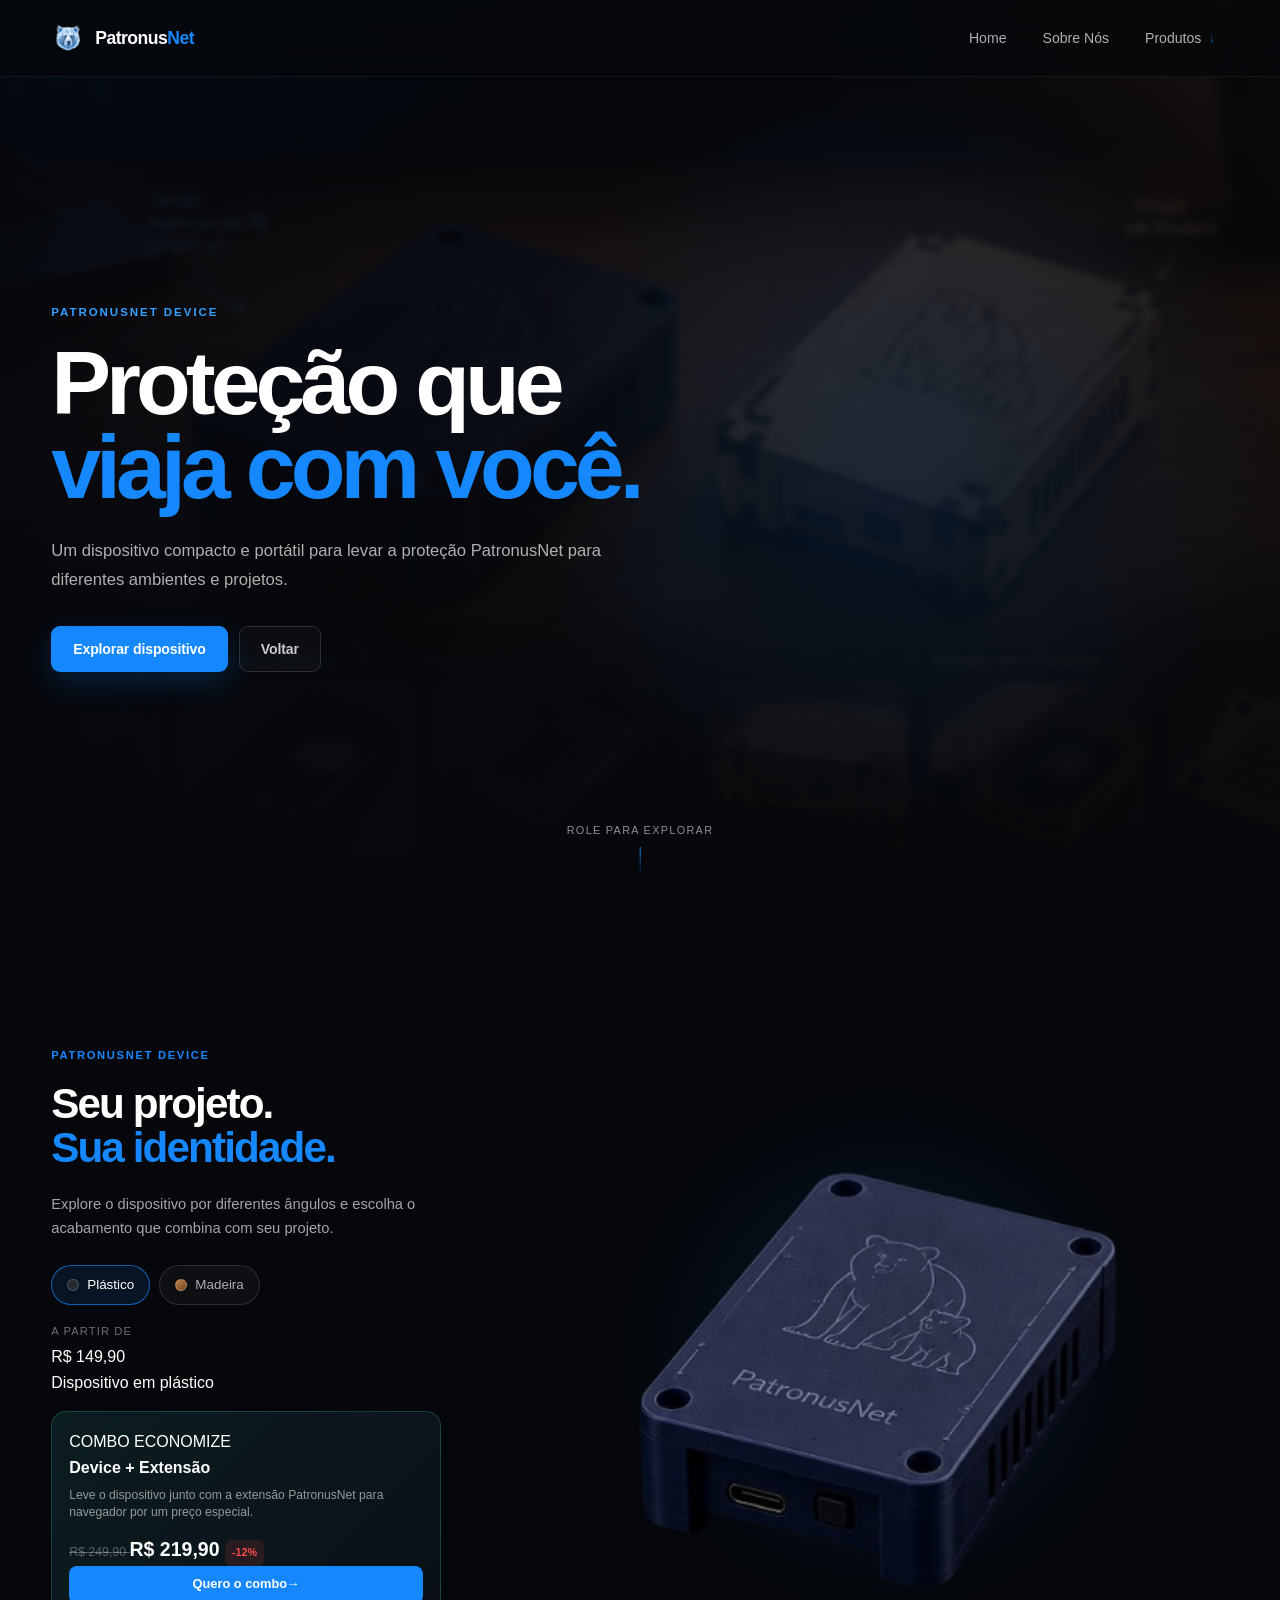
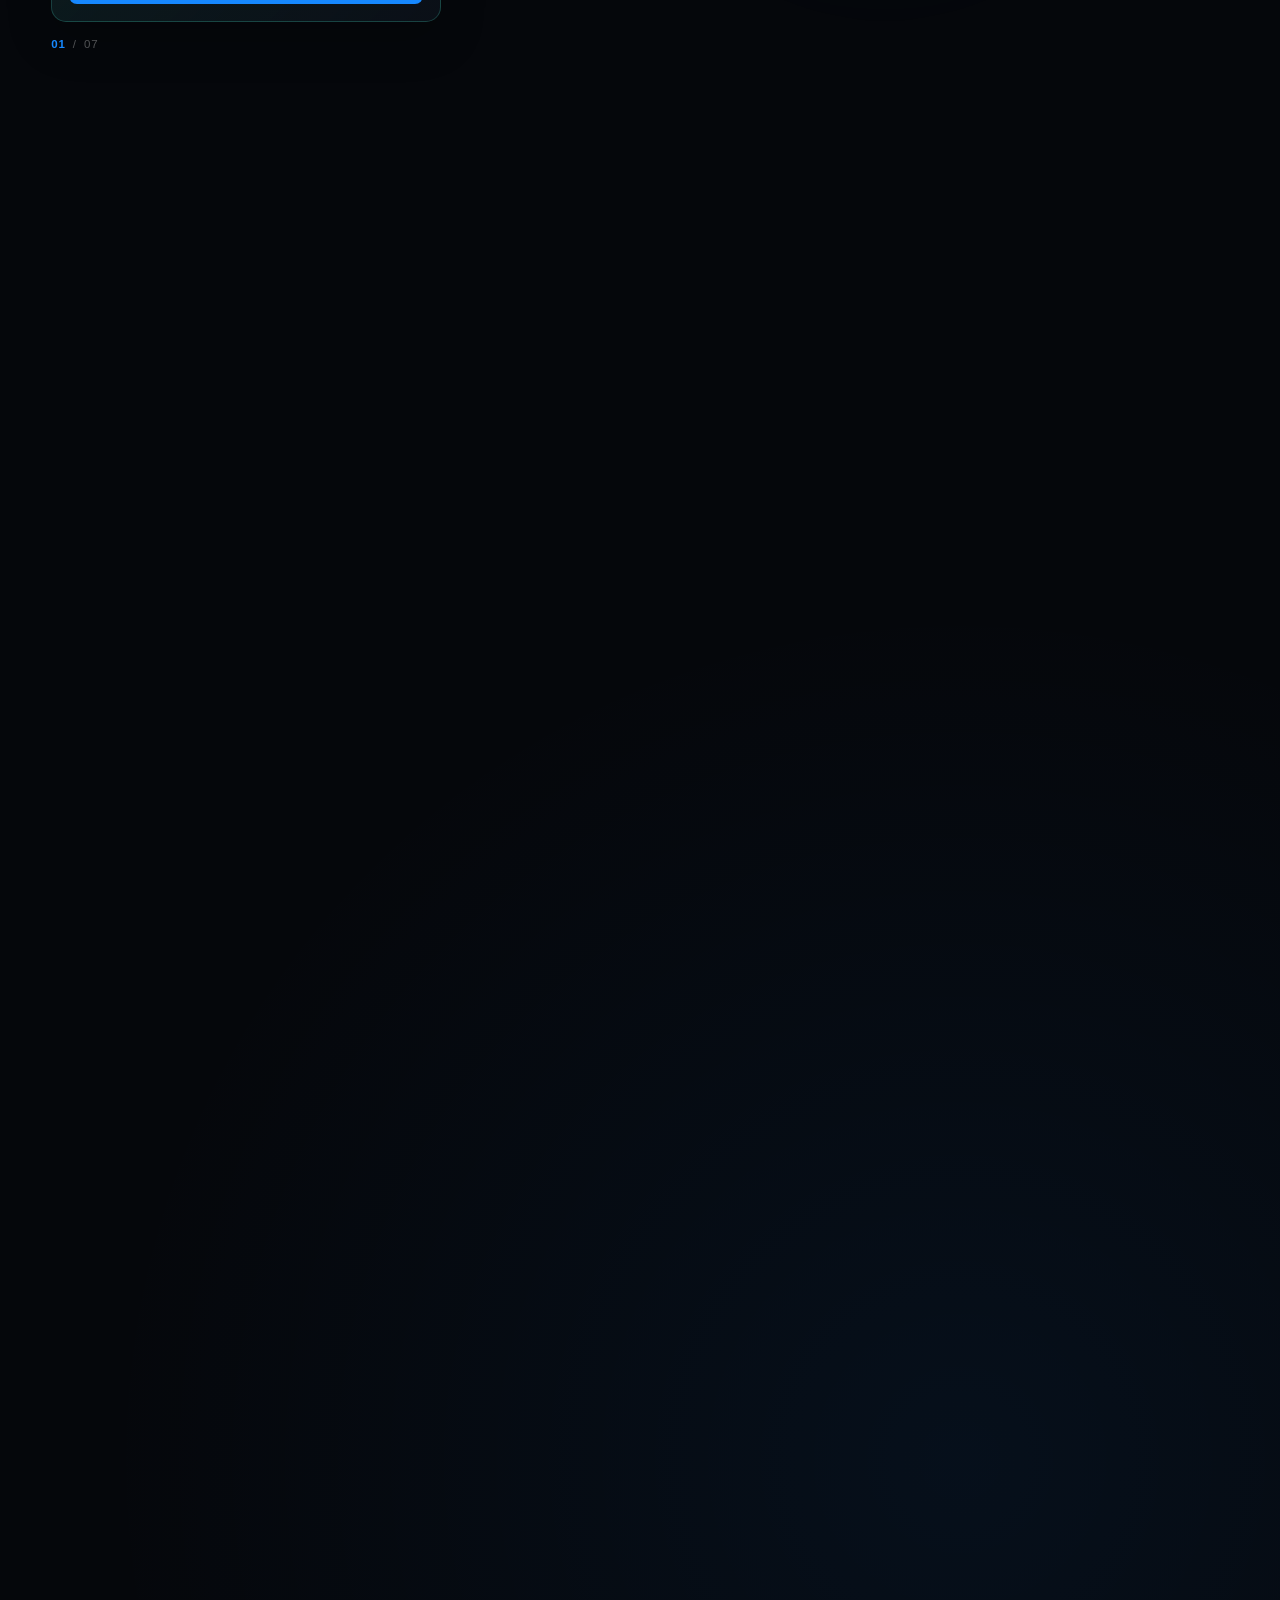
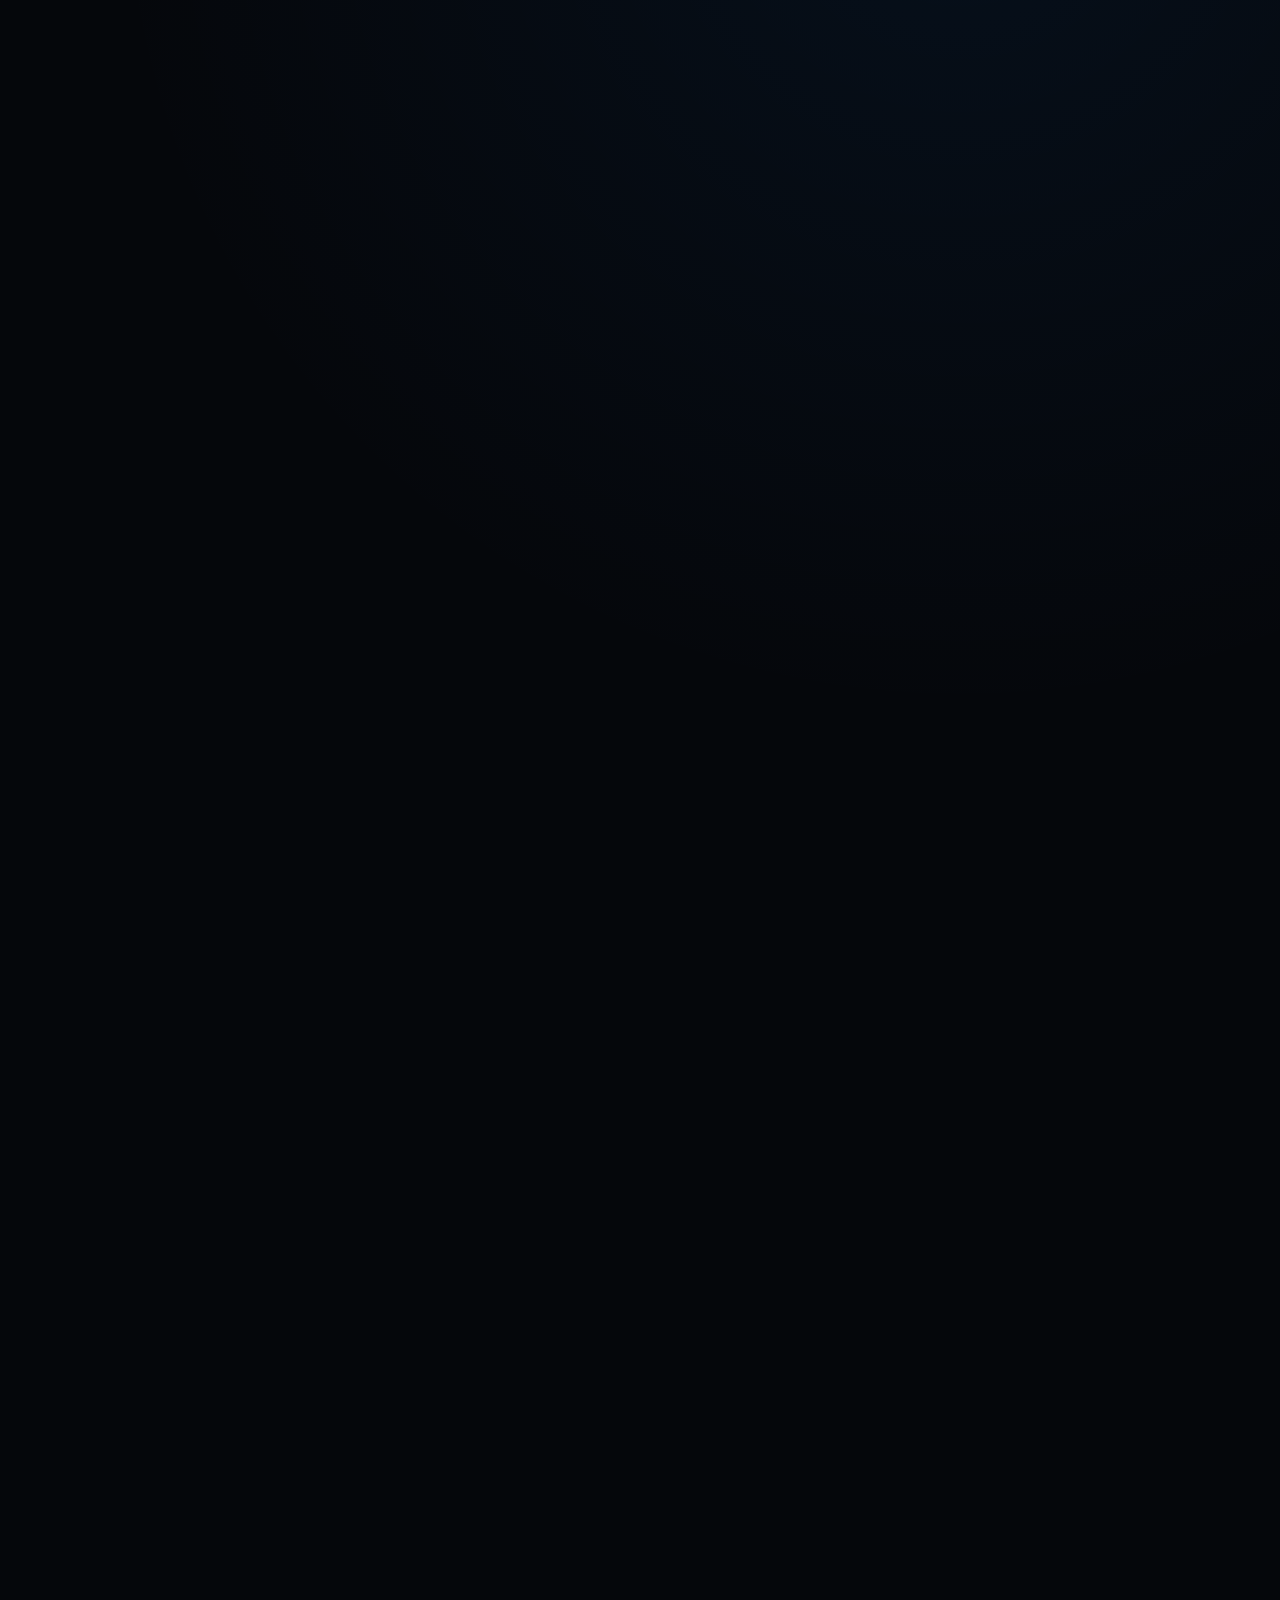
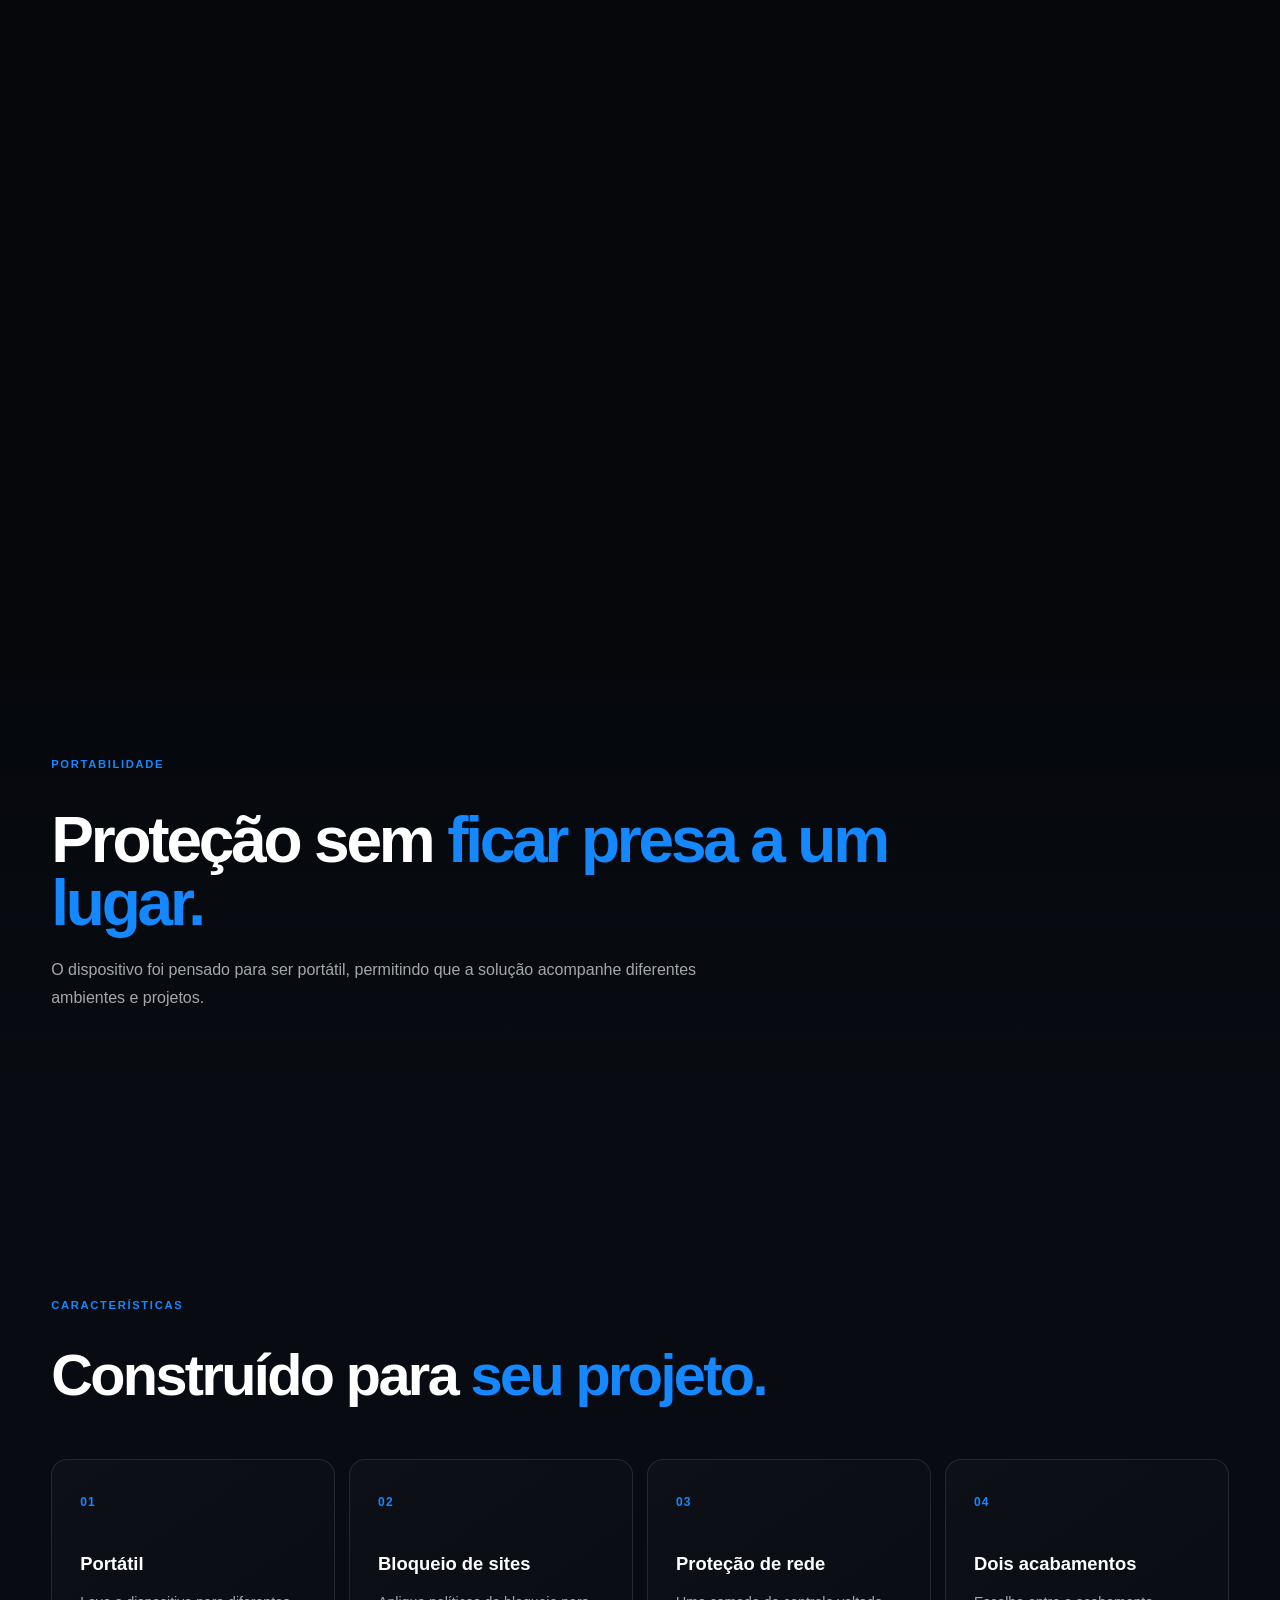
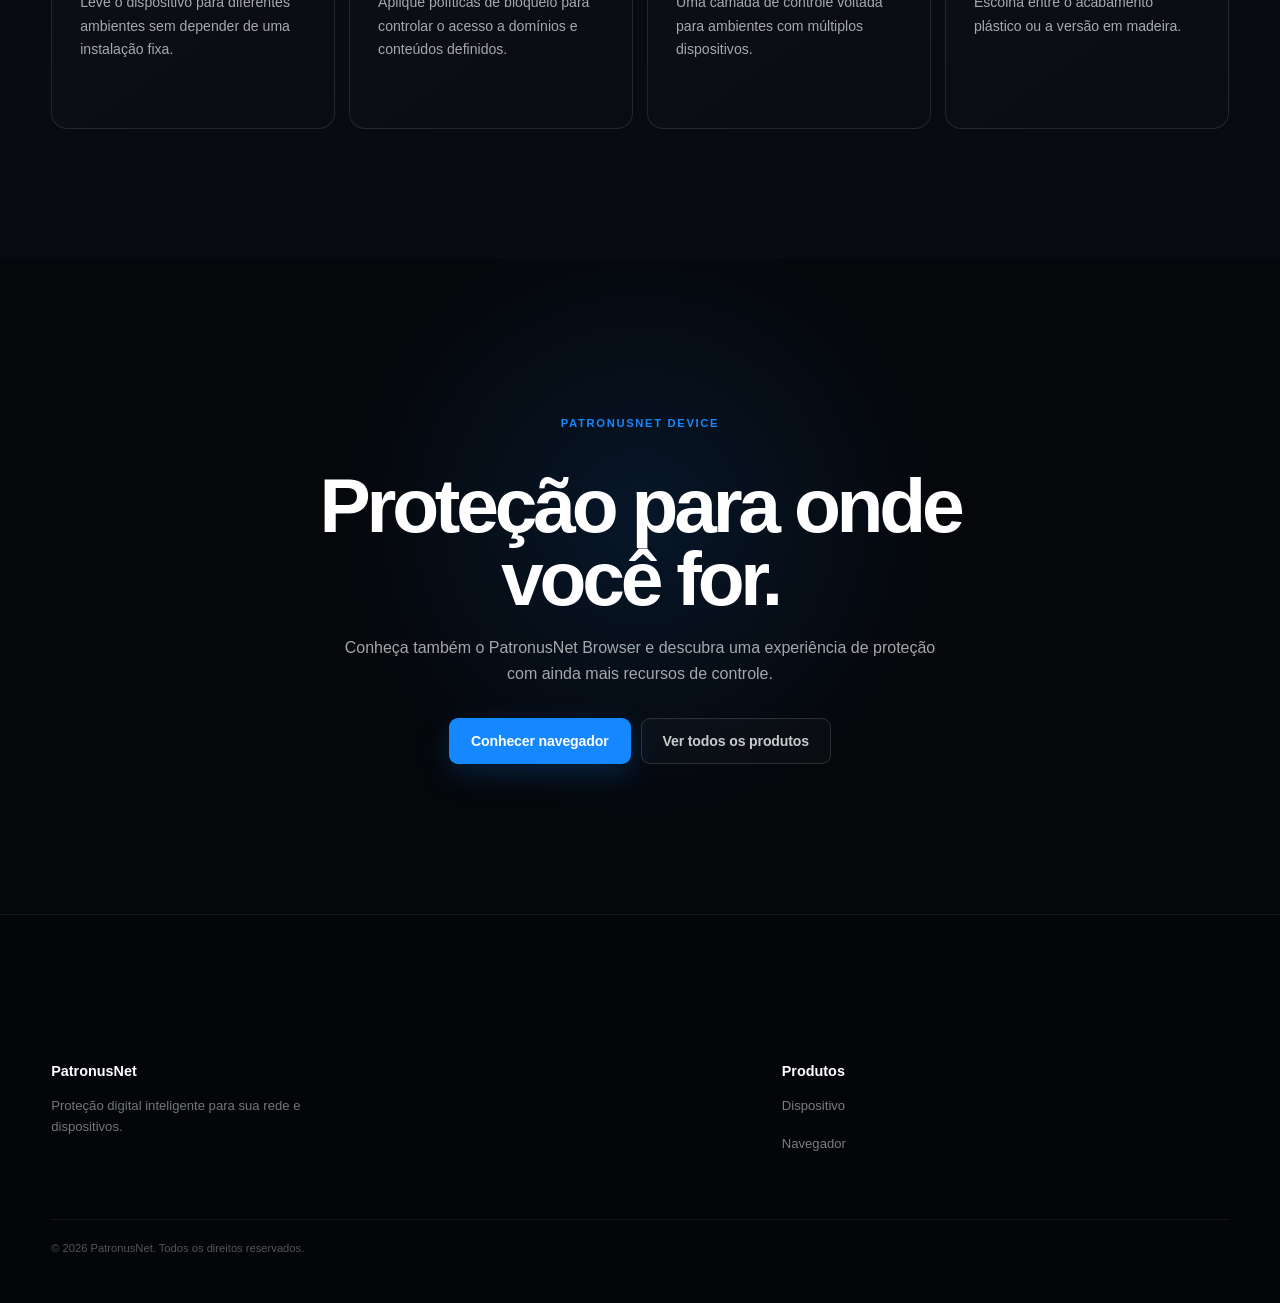
==== commit 98d46620: "sem bugs" ====
--- a/case.html
+++ b/case.html
@@ -15,37 +15,7 @@
         content="PatronusNet Device: proteção portátil para seus projetos e redes."
     >
 
-    <meta
-        name="keywords"
-        content="PatronusNet, Device, case, proteção, rede, IoT"
-    >
-
-    <meta
-        name="author"
-        content="PatronusNet"
-    >
-
-    <meta
-        property="og:title"
-        content="PatronusNet Device | Case"
-    >
-
-    <meta
-        property="og:description"
-        content="Proteção portátil para seus projetos e redes."
-    >
-
-    <meta
-        property="og:type"
-        content="website"
-    >
-
     <title>PatronusNet Device | Case</title>
-
-
-    <!-- =====================================================
-         FAVICON
-    ====================================================== -->
 
     <link
         rel="shortcut icon"
@@ -53,11 +23,6 @@
         type="image/png"
     >
 
-
-    <!-- =====================================================
-         CSS
-    ====================================================== -->
-
     <link
         rel="stylesheet"
         href="assets/css/style.css"
@@ -81,9 +46,6 @@
     <header class="site-header">
 
         <nav class="nav-container">
-
-
-            <!-- LOGO -->
 
             <a
                 href="index.html"
@@ -103,36 +65,27 @@
             </a>
 
 
-            <!-- MENU -->
-
             <ul class="nav-links">
 
                 <li>
-
                     <a href="index.html">
                         Home
                     </a>
-
                 </li>
 
 
                 <li>
-
                     <a href="sobre-nos.html">
                         Sobre Nós
                     </a>
-
                 </li>
 
-
-                <!-- PRODUTOS -->
 
                 <li class="products-menu">
 
                     <button
                         class="products-trigger"
                         type="button"
-                        aria-expanded="false"
                     >
 
                         Produtos
@@ -145,9 +98,6 @@
 
 
                     <div class="products-dropdown">
-
-
-                        <!-- DEVICE -->
 
                         <a
                             href="case.html"
@@ -158,7 +108,6 @@
                                 ◈
                             </span>
 
-
                             <span>
 
                                 <strong>
@@ -173,8 +122,6 @@
 
                         </a>
 
-
-                        <!-- NAVEGADOR -->
 
                         <a
                             href="navegador.html"
@@ -185,7 +132,6 @@
                                 ◉
                             </span>
 
-
                             <span>
 
                                 <strong>
@@ -211,7 +157,6 @@
     </header>
 
 
-
     <main>
 
 
@@ -221,34 +166,10 @@
 
         <section class="case-hero">
 
-
-            <!--
-
-                A imagem hero.png fica somente aqui.
-
-                O CSS aplica um blur leve no background.
-                O conteúdo permanece totalmente nítido.
-
-            -->
-
-            <div
-                class="case-hero-background"
-                aria-hidden="true"
-            ></div>
-
-
-            <!-- OVERLAY -->
-
-            <div
-                class="case-hero-overlay"
-                aria-hidden="true"
-            ></div>
-
-
-            <!-- CONTEÚDO -->
+            <div class="case-hero-background"></div>
+
 
             <div class="case-hero-content">
-
 
                 <span class="case-kicker">
                     PATRONUSNET DEVICE
@@ -258,10 +179,7 @@
                 <h1>
 
                     Proteção que
-
-                    <span>
-                        viaja com você.
-                    </span>
+                    <span>viaja com você.</span>
 
                 </h1>
 
@@ -276,7 +194,6 @@
 
 
                 <div class="case-hero-actions">
-
 
                     <a
                         href="#explorar"
@@ -298,8 +215,6 @@
             </div>
 
 
-            <!-- SCROLL -->
-
             <div class="hero-scroll">
 
                 <span>
@@ -315,7 +230,7 @@
 
 
         <!-- =====================================================
-             SEQUÊNCIA DO PRODUTO
+             PRODUCT SEQUENCE
         ====================================================== -->
 
         <section
@@ -325,16 +240,14 @@
 
             <div class="sequence-sticky">
 
-
                 <div class="sequence-container">
 
 
                     <!-- =================================================
                          INFORMAÇÕES
-                    ================================================== -->
+                    ================================================= -->
 
                     <div class="sequence-info">
-
 
                         <span class="section-label">
                             PATRONUSNET DEVICE
@@ -344,7 +257,6 @@
                         <h2>
 
                             Seu projeto.
-
                             <strong>
                                 Sua identidade.
                             </strong>
@@ -361,49 +273,36 @@
                         </p>
 
 
-                        <!-- =================================================
-                             SELETOR DE MATERIAL
-                        ================================================== -->
+                        <!-- MATERIAL -->
 
                         <div class="material-selector">
-
-
-                            <!-- PLÁSTICO -->
 
                             <button
                                 class="material-btn active"
+                                data-material="plastic"
                                 type="button"
-                                data-material="plastic"
-                                aria-pressed="true"
                             >
 
                                 <span
                                     class="material-dot plastic-dot"
                                 ></span>
 
-                                <span>
-                                    Plástico
-                                </span>
+                                Plástico
 
                             </button>
 
-
-                            <!-- MADEIRA -->
 
                             <button
                                 class="material-btn"
+                                data-material="wood"
                                 type="button"
-                                data-material="wood"
-                                aria-pressed="false"
                             >
 
                                 <span
                                     class="material-dot wood-dot"
                                 ></span>
 
-                                <span>
-                                    Madeira
-                                </span>
+                                Madeira
 
                             </button>
 
@@ -412,23 +311,22 @@
 
 
                         <!-- =================================================
-                             INFORMAÇÕES DE PREÇO
+                             PREÇO
                         ================================================== -->
 
                         <div class="product-pricing">
-
 
                             <span class="price-label">
                                 A partir de
                             </span>
 
 
-                            <strong
+                            <div
                                 class="product-price"
                                 id="productPrice"
                             >
                                 R$ 149,90
-                            </strong>
+                            </div>
 
 
                             <span
@@ -448,7 +346,6 @@
 
                         <div class="combo-card">
 
-
                             <div class="combo-header">
 
                                 <span class="combo-badge">
@@ -458,56 +355,50 @@
                             </div>
 
 
-                            <h3>
-                                Device + Extensão
-                            </h3>
-
-
-                            <p>
-
-                                Leve o dispositivo junto com a
-                                extensão PatronusNet para navegador
-                                por um preço especial.
-
-                            </p>
-
-
-                            <div class="combo-pricing">
-
-
-                                <span
-                                    class="combo-old-price"
-                                    id="comboOldPrice"
+                            <div class="combo-content">
+
+                                <h3>
+                                    Device + Extensão
+                                </h3>
+
+
+                                <p>
+
+                                    Leve o dispositivo junto com
+                                    a extensão PatronusNet para
+                                    navegador por um preço especial.
+
+                                </p>
+
+
+                                <div class="combo-price">
+
+                                    <span class="combo-old-price">
+                                        R$ 249,90
+                                    </span>
+
+
+                                    <span class="combo-new-price">
+                                        R$ 219,90
+                                    </span>
+
+
+                                    <span class="combo-discount">
+                                        -12%
+                                    </span>
+
+                                </div>
+
+
+                                <a
+                                    href="navegador.html"
+                                    class="combo-button"
                                 >
-                                    R$ 249,90
-                                </span>
-
-
-                                <strong
-                                    class="combo-price"
-                                    id="comboPrice"
-                                >
-                                    R$ 219,90
-                                </strong>
-
-
-                                <span
-                                    class="combo-discount"
-                                    id="comboDiscount"
-                                >
-                                    -12%
-                                </span>
+                                    Quero o combo
+                                    <span>→</span>
+                                </a>
 
                             </div>
-
-
-                            <a
-                                href="navegador.html"
-                                class="combo-button"
-                            >
-                                Quero o combo
-                                <span>→</span>
-                            </a>
 
                         </div>
 
@@ -523,12 +414,10 @@
                                 01
                             </span>
 
-
                             <span class="counter-divider">
                                 /
                             </span>
 
-
                             <span id="sequenceTotal">
                                 07
                             </span>
@@ -540,16 +429,12 @@
 
 
                     <!-- =================================================
-                         PRODUTO / CANVAS
+                         PRODUTO
                     ================================================== -->
 
                     <div class="sequence-product">
 
-
-                        <div
-                            class="product-glow"
-                            aria-hidden="true"
-                        ></div>
+                        <div class="product-glow"></div>
 
 
                         <div class="product-frame">
@@ -579,7 +464,6 @@
 
             <div class="section-inner">
 
-
                 <span class="section-label">
                     PORTABILIDADE
                 </span>
@@ -588,7 +472,6 @@
                 <h2>
 
                     Proteção sem
-
                     <span>
                         ficar presa a um lugar.
                     </span>
@@ -618,7 +501,6 @@
 
             <div class="section-inner">
 
-
                 <div class="section-heading">
 
                     <span class="section-label">
@@ -629,7 +511,6 @@
                     <h2>
 
                         Construído para
-
                         <span>
                             seu projeto.
                         </span>
@@ -639,7 +520,6 @@
                 </div>
 
 
-
                 <div class="features-grid">
 
 
@@ -664,7 +544,6 @@
                     </article>
 
 
-
                     <article class="feature-card">
 
                         <span>
@@ -686,7 +565,6 @@
                     </article>
 
 
-
                     <article class="feature-card">
 
                         <span>
@@ -707,7 +585,6 @@
                     </article>
 
 
-
                     <article class="feature-card">
 
                         <span>
@@ -741,7 +618,6 @@
 
         <section class="case-cta">
 
-
             <span class="section-label">
                 PATRONUSNET DEVICE
             </span>
@@ -750,10 +626,7 @@
             <h2>
 
                 Proteção para
-
-                <span>
-                    onde você for.
-                </span>
+                onde você for.
 
             </h2>
 
@@ -768,7 +641,6 @@
 
 
             <div class="cta-buttons">
-
 
                 <a
                     href="navegador.html"
@@ -801,7 +673,6 @@
 
         <div class="footer-content">
 
-
             <div class="footer-section">
 
                 <h4>
@@ -832,6 +703,7 @@
                         </a>
                     </li>
 
+
                     <li>
                         <a href="navegador.html">
                             Navegador
@@ -842,31 +714,6 @@
 
             </div>
 
-
-            <div class="footer-section">
-
-                <h4>
-                    Links
-                </h4>
-
-                <ul>
-
-                    <li>
-                        <a href="sobre-nos.html">
-                            Sobre Nós
-                        </a>
-                    </li>
-
-                    <li>
-                        <a href="index.html">
-                            Home
-                        </a>
-                    </li>
-
-                </ul>
-
-            </div>
-
         </div>
 
 
@@ -875,11 +722,8 @@
             <p>
 
                 &copy;
-
                 <span id="ano"></span>
-
                 PatronusNet.
-
                 Todos os direitos reservados.
 
             </p>
--- a/assets/css/case.css
+++ b/assets/css/case.css
@@ -1,28 +1,383 @@
 /* =========================================================
-   PATRONUSNET DEVICE
-   CASE.CSS
-========================================================= */
-
-
-/* =========================================================
-   RESET LOCAL
-========================================================= */
-
-.case-hero *,
-.product-sequence *,
-.case-intro *,
-.case-features *,
-.case-cta * {
+   PATRONUSNET — CASE
+   case.css
+========================================================= */
+
+
+/* =========================================================
+   RESET / BASE
+========================================================= */
+
+* {
     box-sizing: border-box;
 }
 
-
-.case-hero,
-.product-sequence,
-.case-intro,
-.case-features,
-.case-cta {
+html {
+    scroll-behavior: smooth;
+}
+
+body {
+    margin: 0;
+
+    background: #05070b;
+    color: #ffffff;
+
+    font-family:
+        Inter,
+        -apple-system,
+        BlinkMacSystemFont,
+        "Segoe UI",
+        Roboto,
+        Helvetica,
+        Arial,
+        sans-serif;
+
+    overflow-x: hidden;
+}
+
+img {
+    max-width: 100%;
+}
+
+a {
+    color: inherit;
+}
+
+button,
+a {
+    -webkit-tap-highlight-color: transparent;
+}
+
+
+/* =========================================================
+   VARIÁVEIS
+========================================================= */
+
+:root {
+
+    --case-blue: #1688ff;
+    --case-blue-light: #35a0ff;
+    --case-blue-dark: #0868c7;
+
+    --case-bg: #05070b;
+    --case-bg-soft: #080c12;
+    --case-card: #0b1018;
+
+    --case-white: #ffffff;
+    --case-text: rgba(255, 255, 255, 0.92);
+    --case-muted: rgba(255, 255, 255, 0.64);
+    --case-soft: rgba(255, 255, 255, 0.42);
+
+    --case-border: rgba(255, 255, 255, 0.10);
+
+    --combo-color: #45d6c4;
+    --combo-color-dark: #1eb7a5;
+
+    --danger: #ff4d4d;
+
+    --content-width: 1380px;
+}
+
+
+/* =========================================================
+   HEADER
+========================================================= */
+
+.site-header {
+    position: fixed;
+
+    top: 0;
+    left: 0;
+
+    z-index: 1000;
+
     width: 100%;
+
+    border-bottom: 1px solid rgba(255, 255, 255, 0.06);
+
+    background: rgba(5, 7, 11, 0.72);
+
+    backdrop-filter: blur(18px);
+    -webkit-backdrop-filter: blur(18px);
+}
+
+.nav-container {
+    width: min(var(--content-width), 92%);
+
+    min-height: 76px;
+
+    margin: 0 auto;
+
+    display: flex;
+    align-items: center;
+    justify-content: space-between;
+
+    gap: 30px;
+}
+
+
+/* =========================================================
+   LOGO
+========================================================= */
+
+.logo-txt {
+    display: inline-flex;
+    align-items: center;
+    gap: 10px;
+
+    color: #ffffff;
+
+    font-size: 1.1rem;
+    font-weight: 700;
+
+    text-decoration: none;
+
+    white-space: nowrap;
+}
+
+.logo-txt > span > span {
+    color: var(--case-blue);
+}
+
+.logo-icon {
+    width: 34px;
+    height: 34px;
+
+    object-fit: contain;
+}
+
+
+/* =========================================================
+   NAV
+========================================================= */
+
+.nav-links {
+    display: flex;
+    align-items: center;
+
+    gap: 8px;
+
+    margin: 0;
+    padding: 0;
+
+    list-style: none;
+}
+
+.nav-links > li {
+    position: relative;
+}
+
+.nav-links a,
+.products-trigger {
+    display: inline-flex;
+    align-items: center;
+    justify-content: center;
+
+    min-height: 40px;
+
+    padding: 8px 14px;
+
+    border: 0;
+    border-radius: 8px;
+
+    background: transparent;
+
+    color: rgba(255, 255, 255, 0.68);
+
+    font: inherit;
+    font-size: 0.88rem;
+
+    text-decoration: none;
+
+    cursor: pointer;
+
+    transition:
+        color 0.25s ease,
+        background 0.25s ease;
+}
+
+.nav-links a:hover,
+.products-trigger:hover,
+.nav-links a.active {
+    color: #ffffff;
+
+    background: rgba(22, 136, 255, 0.09);
+}
+
+.products-trigger {
+    gap: 7px;
+}
+
+.products-trigger span {
+    color: var(--case-blue);
+    font-size: 0.8rem;
+}
+
+
+/* =========================================================
+   PRODUCTS DROPDOWN
+========================================================= */
+
+.products-menu {
+    position: relative;
+}
+
+.products-dropdown {
+    position: absolute;
+
+    top: calc(100% + 10px);
+    right: 0;
+
+    width: 245px;
+
+    padding: 8px;
+
+    border: 1px solid rgba(255, 255, 255, 0.09);
+    border-radius: 14px;
+
+    background: rgba(9, 13, 19, 0.96);
+
+    box-shadow:
+        0 20px 60px rgba(0, 0, 0, 0.4);
+
+    backdrop-filter: blur(20px);
+    -webkit-backdrop-filter: blur(20px);
+
+    opacity: 0;
+    visibility: hidden;
+
+    transform: translateY(-5px);
+
+    transition:
+        opacity 0.2s ease,
+        visibility 0.2s ease,
+        transform 0.2s ease;
+}
+
+.products-menu:hover .products-dropdown,
+.products-menu:focus-within .products-dropdown {
+    opacity: 1;
+    visibility: visible;
+
+    transform: translateY(0);
+}
+
+.product-option {
+    display: flex;
+    align-items: center;
+    gap: 12px;
+
+    width: 100%;
+
+    padding: 11px;
+
+    border-radius: 10px;
+
+    text-decoration: none;
+
+    transition: background 0.2s ease;
+}
+
+.product-option:hover,
+.product-option.active {
+    background: rgba(22, 136, 255, 0.10);
+}
+
+.product-option-icon {
+    display: flex;
+    align-items: center;
+    justify-content: center;
+
+    width: 34px;
+    height: 34px;
+
+    flex: 0 0 34px;
+
+    border-radius: 9px;
+
+    background: rgba(22, 136, 255, 0.12);
+
+    color: var(--case-blue);
+}
+
+.product-option > span:last-child {
+    display: flex;
+    flex-direction: column;
+
+    gap: 2px;
+}
+
+.product-option strong {
+    color: #fff;
+    font-size: 0.83rem;
+}
+
+.product-option small {
+    color: rgba(255, 255, 255, 0.42);
+    font-size: 0.7rem;
+}
+
+
+/* =========================================================
+   GLOBAL BUTTONS
+========================================================= */
+
+.btn {
+    display: inline-flex;
+    align-items: center;
+    justify-content: center;
+
+    min-height: 46px;
+
+    padding: 11px 21px;
+
+    border: 1px solid transparent;
+    border-radius: 9px;
+
+    font-size: 0.88rem;
+    font-weight: 700;
+
+    text-decoration: none;
+
+    cursor: pointer;
+
+    transition:
+        transform 0.25s ease,
+        background 0.25s ease,
+        border-color 0.25s ease,
+        color 0.25s ease;
+}
+
+.btn:hover {
+    transform: translateY(-2px);
+}
+
+.btn-primary {
+    background: var(--case-blue);
+    color: #ffffff;
+
+    box-shadow:
+        0 10px 30px rgba(22, 136, 255, 0.20);
+}
+
+.btn-primary:hover {
+    background: var(--case-blue-dark);
+}
+
+.btn-secondary {
+    border-color: rgba(255, 255, 255, 0.14);
+
+    background: rgba(255, 255, 255, 0.025);
+
+    color: rgba(255, 255, 255, 0.78);
+}
+
+.btn-secondary:hover {
+    border-color: rgba(22, 136, 255, 0.5);
+
+    color: #ffffff;
+
+    background: rgba(22, 136, 255, 0.07);
 }
 
 
@@ -33,78 +388,72 @@
 .case-hero {
     position: relative;
 
-    width: 100%;
     min-height: 100vh;
-    min-height: 100svh;
 
     display: flex;
     align-items: center;
+    justify-content: center;
+
+    isolation: isolate;
 
     overflow: hidden;
 
-    background: #06101d;
-}
-
-
-/* =========================================================
-   HERO IMAGE
-========================================================= */
+    background: #05070b;
+}
+
+
+/* ---------------------------------------------------------
+   HERO BACKGROUND
+--------------------------------------------------------- */
 
 .case-hero-background {
     position: absolute;
 
-    /*
-        Pequena expansão para evitar que as bordas
-        do blur apareçam.
-    */
-    inset: -20px;
-
-    z-index: 0;
-
-    background-image: url("../img/case/hero.png");
-
-    background-repeat: no-repeat;
-
-    background-size: cover;
-
-    background-position: center center;
-
-    /*
-        BLUR LEVE
-
-        O objetivo aqui é manter a imagem reconhecível,
-        mas sem competir com o texto.
-    */
-    filter: blur(3px);
-
-    transform: scale(1.025);
-
-    opacity: 0.92;
-}
-
-
-/* =========================================================
-   HERO OVERLAY
-========================================================= */
-
-.case-hero-overlay {
-    position: absolute;
-
-    inset: 0;
-
-    z-index: 1;
-
-    pointer-events: none;
+    inset: -25px;
+
+    z-index: -3;
 
     background:
         linear-gradient(
             90deg,
-            rgba(3, 10, 20, 0.88) 0%,
-            rgba(3, 10, 20, 0.70) 35%,
-            rgba(3, 10, 20, 0.40) 68%,
-            rgba(3, 10, 20, 0.55) 100%
+            rgba(5, 7, 11, 0.88) 0%,
+            rgba(5, 7, 11, 0.58) 42%,
+            rgba(5, 7, 11, 0.72) 100%
+        ),
+        url("../img/case/hero.png") center center / cover no-repeat;
+
+    /*
+       Desfoque LEVE.
+       Não usar blur muito alto para não destruir
+       os detalhes da imagem.
+    */
+    filter: blur(3px);
+
+    transform: scale(1.025);
+
+    opacity: 0.72;
+}
+
+.case-hero::after {
+    content: "";
+
+    position: absolute;
+
+    inset: 0;
+
+    z-index: -2;
+
+    background:
+        radial-gradient(
+            circle at 70% 50%,
+            rgba(22, 136, 255, 0.13),
+            transparent 38%
+        ),
+        linear-gradient(
+            to bottom,
+            rgba(5, 7, 11, 0.18),
+            rgba(5, 7, 11, 0.88)
         );
-
 }
 
 
@@ -113,101 +462,68 @@
 ========================================================= */
 
 .case-hero-content {
+    width: min(var(--content-width), 92%);
+
+    margin: 0 auto;
+
+    padding-top: 70px;
+
     position: relative;
-
     z-index: 2;
-
-    width: min(700px, calc(100% - 48px));
-
-    margin-left: clamp(
-        24px,
-        9vw,
-        150px
-    );
-
-    padding-top: 30px;
-}
-
+}
 
 .case-kicker {
     display: inline-block;
 
     margin-bottom: 20px;
 
-    color: #55bfff;
-
-    font-size: 0.78rem;
-
-    font-weight: 700;
-
-    letter-spacing: 0.18em;
-
-    line-height: 1.4;
-}
-
+    color: var(--case-blue-light);
+
+    font-size: 0.72rem;
+    font-weight: 800;
+
+    letter-spacing: 0.17em;
+    text-transform: uppercase;
+}
 
 .case-hero h1 {
+    max-width: 760px;
+
     margin: 0;
 
     color: #ffffff;
 
-    font-size: clamp(
-        3.2rem,
-        6vw,
-        6.2rem
-    );
-
-    font-weight: 700;
-
-    line-height: 0.98;
-
-    letter-spacing: -0.045em;
-}
-
+    font-size: clamp(3rem, 7vw, 7rem);
+    line-height: 0.94;
+
+    letter-spacing: -0.055em;
+}
 
 .case-hero h1 span {
     display: block;
 
-    color: #4bb8f5;
-}
-
+    color: var(--case-blue);
+}
 
 .case-hero p {
-    max-width: 570px;
-
-    margin: 30px 0 0;
-
-    color: rgba(
-        255,
-        255,
-        255,
-        0.78
-    );
-
-    font-size: clamp(
-        1rem,
-        1.5vw,
-        1.18rem
-    );
-
-    line-height: 1.75;
-}
-
-
-/* =========================================================
-   HERO ACTIONS
-========================================================= */
+    max-width: 590px;
+
+    margin: 28px 0 32px;
+
+    color: rgba(255, 255, 255, 0.68);
+
+    font-size: clamp(0.95rem, 1.3vw, 1.15rem);
+
+    line-height: 1.7;
+}
 
 .case-hero-actions {
     display: flex;
+    align-items: center;
 
     flex-wrap: wrap;
 
-    align-items: center;
-
-    gap: 14px;
-
-    margin-top: 34px;
+    gap: 11px;
 }
 
 
@@ -218,85 +534,59 @@
 .hero-scroll {
     position: absolute;
 
-    z-index: 3;
-
     left: 50%;
-    bottom: 28px;
+    bottom: 25px;
+
+    z-index: 10;
+
+    display: flex;
+    flex-direction: column;
+    align-items: center;
+
+    gap: 8px;
+
+    width: max-content;
 
     transform: translateX(-50%);
 
-    display: flex;
-
-    flex-direction: column;
-
-    align-items: center;
-
-    gap: 10px;
-
-    width: max-content;
-
-    color: rgba(
-        255,
-        255,
-        255,
-        0.66
-    );
+    color: rgba(255, 255, 255, 0.55);
 
     font-size: 0.68rem;
 
-    font-weight: 600;
-
     letter-spacing: 0.12em;
 
-    line-height: 1.4;
-
+    text-align: center;
     text-transform: uppercase;
 
-    white-space: nowrap;
-
     pointer-events: none;
 }
 
-
-.scroll-line {
+.hero-scroll div {
     width: 1px;
-
-    height: 42px;
+    height: 28px;
 
     background:
         linear-gradient(
             to bottom,
-            #4bb8f5,
-            rgba(
-                75,
-                184,
-                245,
-                0
-            )
+            var(--case-blue),
+            transparent
         );
 
     animation:
-        scrollPulse 2s
-        ease-in-out
-        infinite;
-}
-
-
-@keyframes scrollPulse {
+        heroScroll 1.8s ease-in-out infinite;
+}
+
+@keyframes heroScroll {
 
     0%,
     100% {
-        opacity: 0.35;
-
-        transform:
-            scaleY(0.7);
+        opacity: 0.3;
+        transform: scaleY(0.65);
     }
 
     50% {
         opacity: 1;
-
-        transform:
-            scaleY(1);
+        transform: scaleY(1);
     }
 }
 
@@ -308,63 +598,62 @@
 .product-sequence {
     position: relative;
 
-    min-height: 700vh;
+    /*
+       Espaço para a sequência de 7 imagens.
+    */
+    min-height: 500vh;
 
     background:
         radial-gradient(
-            circle at 70% 40%,
-            rgba(
-                28,
-                122,
-                188,
-                0.10
-            ),
-            transparent 40%
+            circle at 75% 48%,
+            rgba(22, 136, 255, 0.065),
+            transparent 34%
         ),
-        #06101d;
-}
-
+        #05070b;
+}
+
+
+/* =========================================================
+   STICKY
+========================================================= */
 
 .sequence-sticky {
     position: sticky;
 
     top: 0;
 
+    width: 100%;
     height: 100vh;
 
-    height: 100svh;
-
     min-height: 620px;
 
     display: flex;
-
     align-items: center;
 
     overflow: hidden;
 }
 
 
+/* =========================================================
+   CONTAINER
+========================================================= */
+
 .sequence-container {
-    width: min(
-        1400px,
-        calc(100% - 80px)
-    );
+    width: min(var(--content-width), 92%);
+
+    height: min(700px, 86vh);
 
     margin: 0 auto;
 
     display: grid;
 
     grid-template-columns:
-        minmax(300px, 0.8fr)
-        minmax(400px, 1.2fr);
+        minmax(310px, 0.78fr)
+        minmax(430px, 1.22fr);
 
     align-items: center;
 
-    gap: clamp(
-        30px,
-        6vw,
-        100px
-    );
+    gap: clamp(25px, 4vw, 80px);
 }
 
 
@@ -380,67 +669,51 @@
     min-width: 0;
 }
 
+.sequence-info .section-label {
+    display: block;
+
+    margin-bottom: 17px;
+}
 
 .section-label {
-    display: inline-block;
-
-    margin-bottom: 18px;
-
-    color: #49b8f5;
-
-    font-size: 0.72rem;
-
-    font-weight: 700;
-
-    letter-spacing: 0.18em;
-
-    line-height: 1.4;
-}
-
+    color: var(--case-blue);
+
+    font-size: 0.7rem;
+    font-weight: 800;
+
+    letter-spacing: 0.15em;
+
+    text-transform: uppercase;
+}
 
 .sequence-info h2 {
+    max-width: 590px;
+
     margin: 0;
 
-    max-width: 620px;
-
-    color: #ffffff;
-
-    font-size: clamp(
-        2.4rem,
-        4.5vw,
-        4.8rem
-    );
-
-    line-height: 1.02;
-
-    letter-spacing: -0.04em;
-}
-
+    font-size: clamp(2rem, 3.3vw, 3.9rem);
+
+    line-height: 1.04;
+
+    letter-spacing: -0.045em;
+}
 
 .sequence-info h2 strong {
     display: block;
 
-    color: #4bb8f5;
-
-    font-weight: inherit;
-}
-
+    color: var(--case-blue);
+}
 
 .sequence-info > p {
-    max-width: 560px;
-
-    margin: 24px 0 0;
-
-    color: rgba(
-        255,
-        255,
-        255,
-        0.68
-    );
-
-    font-size: 1rem;
-
-    line-height: 1.75;
+    max-width: 535px;
+
+    margin: 22px 0 25px;
+
+    color: var(--case-muted);
+
+    font-size: clamp(0.9rem, 1.15vw, 1.05rem);
+
+    line-height: 1.65;
 }
 
 
@@ -453,203 +726,127 @@
 
     flex-wrap: wrap;
 
-    align-items: center;
-
-    gap: 10px;
-
-    margin-top: 30px;
-}
-
+    gap: 9px;
+
+    margin-bottom: 18px;
+}
 
 .material-btn {
     display: inline-flex;
-
     align-items: center;
 
-    gap: 9px;
-
-    min-height: 44px;
-
-    padding: 10px 18px;
-
-    border: 1px solid
-        rgba(
-            255,
-            255,
-            255,
-            0.12
-        );
+    gap: 8px;
+
+    min-height: 40px;
+
+    padding: 8px 15px;
+
+    border: 1px solid rgba(255, 255, 255, 0.12);
 
     border-radius: 999px;
 
-    background:
-        rgba(
-            255,
-            255,
-            255,
-            0.04
-        );
-
-    color: rgba(
-        255,
-        255,
-        255,
-        0.70
-    );
-
-    font-family: inherit;
-
-    font-size: 0.88rem;
+    background: rgba(255, 255, 255, 0.035);
+
+    color: rgba(255, 255, 255, 0.66);
+
+    font: inherit;
+    font-size: 0.84rem;
 
     cursor: pointer;
 
     transition:
-        color 0.25s ease,
         border-color 0.25s ease,
         background 0.25s ease,
+        color 0.25s ease,
         transform 0.25s ease;
 }
 
-
 .material-btn:hover {
-    border-color:
-        rgba(
-            75,
-            184,
-            245,
-            0.5
-        );
+    border-color: rgba(22, 136, 255, 0.45);
+
+    color: #fff;
+
+    transform: translateY(-1px);
+}
+
+.material-btn.active {
+    border-color: rgba(22, 136, 255, 0.65);
+
+    background: rgba(22, 136, 255, 0.10);
 
     color: #ffffff;
-
-    transform: translateY(-1px);
-}
-
-
-.material-btn.active {
-    border-color: #4bb8f5;
-
-    background:
-        rgba(
-            75,
-            184,
-            245,
-            0.12
-        );
-
-    color: #ffffff;
-}
-
+}
 
 .material-dot {
-    width: 11px;
-
-    height: 11px;
-
-    flex: 0 0 11px;
+    width: 12px;
+    height: 12px;
+
+    flex: 0 0 12px;
 
     border-radius: 50%;
-}
-
+
+    border: 1px solid rgba(255, 255, 255, 0.20);
+}
 
 .plastic-dot {
-    background:
-        linear-gradient(
-            135deg,
-            #d9e2e9,
-            #687887
-        );
-
-    box-shadow:
-        0 0 0 2px
-        rgba(
-            255,
-            255,
-            255,
-            0.08
-        );
-}
-
+    background: #252a32;
+}
 
 .wood-dot {
     background:
         linear-gradient(
             135deg,
-            #d29b62,
-            #754625
+            #c08348,
+            #75451f
         );
 }
 
 
 /* =========================================================
-   PRODUCT PRICING
-========================================================= */
-
-.product-pricing {
-    display: flex;
-
-    flex-direction: column;
-
-    align-items: flex-start;
-
-    margin-top: 25px;
-
-    padding-top: 20px;
-
-    border-top: 1px solid
-        rgba(
-            255,
-            255,
-            255,
-            0.08
-        );
-}
-
+   PREÇO
+========================================================= */
+
+.sequence-price {
+    width: 100%;
+    max-width: 360px;
+
+    margin-top: 5px;
+}
 
 .price-label {
-    color: rgba(
-        255,
-        255,
-        255,
-        0.50
-    );
-
-    font-size: 0.76rem;
-
-    letter-spacing: 0.05em;
-}
-
-
-.product-price {
-    margin-top: 2px;
+    display: block;
+
+    margin-bottom: 3px;
+
+    color: rgba(255, 255, 255, 0.42);
+
+    font-size: 0.7rem;
+
+    letter-spacing: 0.10em;
+
+    text-transform: uppercase;
+}
+
+.price-value {
+    display: block;
 
     color: #ffffff;
 
-    font-size: clamp(
-        1.6rem,
-        3vw,
-        2.25rem
-    );
-
-    line-height: 1.15;
-
-    letter-spacing: -0.025em;
-}
-
-
-.product-description {
+    font-size: clamp(1.5rem, 2.3vw, 2.25rem);
+
+    font-weight: 750;
+
+    line-height: 1.1;
+}
+
+.price-description {
+    display: block;
+
     margin-top: 5px;
 
-    color: rgba(
-        255,
-        255,
-        255,
-        0.56
-    );
-
-    font-size: 0.82rem;
-
-    line-height: 1.4;
+    color: rgba(255, 255, 255, 0.48);
+
+    font-size: 0.78rem;
 }
 
 
@@ -658,238 +855,138 @@
 ========================================================= */
 
 .combo-card {
-    width: min(
-        100%,
-        470px
-    );
-
-    margin-top: 22px;
-
-    padding: 21px;
-
-    border: 1px solid
-        rgba(
-            66,
-            220,
-            194,
-            0.24
-        );
-
-    border-radius: 18px;
+    width: min(100%, 390px);
+
+    margin-top: 16px;
+
+    padding: 17px;
+
+    border: 1px solid rgba(69, 214, 196, 0.23);
+
+    border-radius: 15px;
 
     background:
         linear-gradient(
             135deg,
-            rgba(
-                35,
-                196,
-                174,
-                0.14
-            ),
-            rgba(
-                21,
-                92,
-                101,
-                0.08
-            )
+            rgba(69, 214, 196, 0.11),
+            rgba(11, 16, 24, 0.96)
         );
 
     box-shadow:
-        0 18px 60px
-        rgba(
-            0,
-            0,
-            0,
-            0.18
-        );
-}
-
-
-.combo-header {
+        0 16px 45px rgba(0, 0, 0, 0.22);
+}
+
+.combo-title {
+    margin-bottom: 4px;
+
+    color: var(--combo-color);
+
+    font-size: 0.67rem;
+    font-weight: 800;
+
+    letter-spacing: 0.13em;
+
+    text-transform: uppercase;
+}
+
+.combo-card h3 {
+    margin: 0 0 6px;
+
+    color: #ffffff;
+
+    font-size: 1rem;
+}
+
+.combo-card p {
+    margin: 0 0 12px;
+
+    color: rgba(255, 255, 255, 0.56);
+
+    font-size: 0.76rem;
+
+    line-height: 1.48;
+}
+
+.combo-prices {
     display: flex;
 
     align-items: center;
 
-    justify-content: flex-start;
-
-    margin-bottom: 10px;
-}
-
-
-.combo-badge {
-    display: inline-flex;
-
-    align-items: center;
-
-    min-height: 25px;
-
-    padding: 5px 9px;
-
-    border-radius: 999px;
-
-    background:
-        rgba(
-            63,
-            214,
-            190,
-            0.14
-        );
-
-    color: #63e0c8;
-
-    font-size: 0.62rem;
-
-    font-weight: 800;
-
-    letter-spacing: 0.1em;
-}
-
-
-.combo-card h3 {
-    margin: 0;
-
+    flex-wrap: wrap;
+
+    gap: 8px;
+
+    margin-bottom: 12px;
+}
+
+.combo-old-price {
+    color: rgba(255, 255, 255, 0.32);
+
+    font-size: 0.77rem;
+
+    text-decoration: line-through;
+}
+
+.combo-new-price {
     color: #ffffff;
 
-    font-size: 1.08rem;
-
-    line-height: 1.3;
-}
-
-
-.combo-card p {
-    max-width: 420px;
-
-    margin: 8px 0 0;
-
-    color: rgba(
-        255,
-        255,
-        255,
-        0.62
-    );
-
-    font-size: 0.8rem;
-
-    line-height: 1.55;
-}
-
-
-.combo-pricing {
-    display: flex;
-
-    flex-wrap: wrap;
-
-    align-items: center;
-
-    gap: 8px 10px;
-
-    margin-top: 15px;
-}
-
-
-.combo-old-price {
-    color: rgba(
-        255,
-        255,
-        255,
-        0.38
-    );
-
-    font-size: 0.82rem;
-
-    text-decoration: line-through;
-}
-
-
-.combo-price {
-    color: #ffffff;
-
-    font-size: 1.32rem;
-
-    line-height: 1.2;
-}
-
+    font-size: 1.22rem;
+
+    font-weight: 750;
+}
 
 .combo-discount {
     display: inline-flex;
 
     align-items: center;
-
-    min-height: 24px;
+    justify-content: center;
 
     padding: 4px 7px;
 
-    border-radius: 5px;
-
-    /*
-        DESCONTO VERMELHO
-    */
-
-    background:
-        rgba(
-            239,
-            68,
-            68,
-            0.12
-        );
-
-    color: #ff4d5a;
-
-    font-size: 0.68rem;
+    border-radius: 6px;
+
+    background: rgba(255, 77, 77, 0.12);
+
+    color: #ff4d4d;
+
+    font-size: 0.67rem;
 
     font-weight: 800;
-
-    letter-spacing: 0.02em;
-}
-
+}
 
 .combo-button {
     display: flex;
 
     align-items: center;
-
-    justify-content: space-between;
+    justify-content: center;
 
     width: 100%;
 
-    min-height: 43px;
-
-    margin-top: 16px;
-
-    padding: 10px 14px;
-
-    border-radius: 10px;
-
-    background:
-        linear-gradient(
-            135deg,
-            #3bd0b5,
-            #2aa893
-        );
-
-    color: #06101d;
-
-    font-size: 0.82rem;
-
-    font-weight: 800;
+    min-height: 38px;
+
+    padding: 8px 12px;
+
+    border-radius: 8px;
+
+    background: var(--case-blue);
+
+    color: #ffffff;
+
+    font-size: 0.8rem;
+
+    font-weight: 700;
 
     text-decoration: none;
 
     transition:
-        transform 0.25s ease,
-        filter 0.25s ease;
-}
-
+        background 0.25s ease,
+        transform 0.25s ease;
+}
 
 .combo-button:hover {
-    transform: translateY(-2px);
-
-    filter: brightness(1.08);
-}
-
-
-.combo-button span {
-    font-size: 1.1rem;
+    background: var(--case-blue-dark);
+
+    transform: translateY(-1px);
 }
 
 
@@ -902,66 +999,52 @@
 
     align-items: center;
 
-    gap: 9px;
-
-    margin-top: 24px;
-
-    color: rgba(
-        255,
-        255,
-        255,
-        0.50
-    );
-
-    font-size: 0.78rem;
-
-    font-weight: 600;
+    gap: 7px;
+
+    margin-top: 13px;
+
+    color: rgba(255, 255, 255, 0.30);
+
+    font-size: 0.72rem;
 
     letter-spacing: 0.08em;
 }
 
-
 #sequenceCurrent {
-    color: #ffffff;
-}
-
-
-.counter-divider {
-    color: rgba(
-        255,
-        255,
-        255,
-        0.25
-    );
-}
-
-
-/* =========================================================
-   PRODUCT
+    color: var(--case-blue);
+
+    font-weight: 800;
+}
+
+
+/* =========================================================
+   PRODUCT AREA
 ========================================================= */
 
 .sequence-product {
     position: relative;
 
+    width: 100%;
+    height: 100%;
+
     min-width: 0;
-
-    height: min(
-        80vh,
-        760px
-    );
+    min-height: 0;
 
     display: flex;
 
     align-items: center;
-
     justify-content: center;
 }
 
+
+/* =========================================================
+   PRODUCT GLOW
+========================================================= */
 
 .product-glow {
     position: absolute;
 
-    width: 65%;
+    width: min(540px, 76%);
 
     aspect-ratio: 1;
 
@@ -970,117 +1053,116 @@
     background:
         radial-gradient(
             circle,
-            rgba(
-                44,
-                166,
-                235,
-                0.20
-            ),
-            rgba(
-                44,
-                166,
-                235,
-                0
-            ) 68%
+            rgba(22, 136, 255, 0.15),
+            transparent 68%
         );
 
-    filter: blur(18px);
+    filter: blur(28px);
 
     pointer-events: none;
 }
 
+
+/* =========================================================
+   PRODUCT FRAME
+========================================================= */
 
 .product-frame {
     position: relative;
 
+    z-index: 2;
+
     width: 100%;
 
-    height: 100%;
+    height: min(560px, 73vh);
 
     display: flex;
 
     align-items: center;
-
     justify-content: center;
-}
-
+
+    /*
+       NÃO cortar o canvas.
+    */
+    overflow: visible;
+}
+
+
+/* =========================================================
+   CANVAS
+========================================================= */
 
 #productCanvas {
     display: block;
 
     width: 100%;
-
     height: 100%;
 
+    max-width: 720px;
+    max-height: 560px;
+
+    /*
+       Mantém a proporção.
+    */
+    object-fit: contain;
+
+    /*
+       Impede que o canvas cause
+       overflow horizontal.
+    */
+    box-sizing: border-box;
+}
+
+
+/* =========================================================
+   INTRO
+========================================================= */
+
+.case-intro {
+    position: relative;
+
+    padding: 150px 0;
+
+    background:
+        linear-gradient(
+            to bottom,
+            #05070b,
+            #080c12
+        );
+}
+
+.section-inner {
+    width: min(var(--content-width), 92%);
+
+    margin: 0 auto;
+}
+
+.case-intro h2 {
     max-width: 850px;
 
-    max-height: 850px;
-}
-
-
-/* =========================================================
-   INTRO
-========================================================= */
-
-.case-intro {
-    padding: 150px 0;
-
-    background:
-        #071522;
-}
-
-
-.section-inner {
-    width: min(
-        1200px,
-        calc(100% - 48px)
-    );
-
-    margin: 0 auto;
-}
-
-
-.case-intro h2 {
-    max-width: 800px;
-
-    margin: 0;
-
-    color: #ffffff;
-
-    font-size: clamp(
-        2.5rem,
-        5vw,
-        5rem
-    );
-
-    line-height: 1.02;
-
-    letter-spacing: -0.04em;
-}
-
+    margin: 17px 0 22px;
+
+    font-size: clamp(2.4rem, 5vw, 5rem);
+
+    line-height: 0.98;
+
+    letter-spacing: -0.05em;
+}
 
 .case-intro h2 span {
-    display: block;
-
-    color: #4bb8f5;
-}
-
+    color: var(--case-blue);
+}
 
 .case-intro p {
     max-width: 650px;
 
-    margin: 28px 0 0;
-
-    color: rgba(
-        255,
-        255,
-        255,
-        0.64
-    );
-
-    font-size: 1.05rem;
-
-    line-height: 1.8;
+    margin: 0;
+
+    color: var(--case-muted);
+
+    font-size: 1rem;
+
+    line-height: 1.7;
 }
 
 
@@ -1091,36 +1173,28 @@
 .case-features {
     padding: 130px 0;
 
-    background: #06101d;
-}
-
+    background: #080c12;
+}
 
 .section-heading {
     margin-bottom: 55px;
 }
 
-
 .section-heading h2 {
-    margin: 0;
-
-    color: #ffffff;
-
-    font-size: clamp(
-        2.3rem,
-        4vw,
-        4.3rem
-    );
-
-    line-height: 1.05;
-
-    letter-spacing: -0.035em;
-}
-
+    max-width: 800px;
+
+    margin: 14px 0 0;
+
+    font-size: clamp(2.3rem, 4.5vw, 4.5rem);
+
+    line-height: 1;
+
+    letter-spacing: -0.045em;
+}
 
 .section-heading h2 span {
-    color: #4bb8f5;
-}
-
+    color: var(--case-blue);
+}
 
 .features-grid {
     display: grid;
@@ -1128,94 +1202,68 @@
     grid-template-columns:
         repeat(4, minmax(0, 1fr));
 
-    gap: 18px;
-}
-
+    gap: 14px;
+}
 
 .feature-card {
-    min-width: 0;
+    min-height: 270px;
 
     padding: 28px;
 
-    border: 1px solid
-        rgba(
-            255,
-            255,
-            255,
-            0.08
+    border: 1px solid var(--case-border);
+
+    border-radius: 16px;
+
+    background:
+        linear-gradient(
+            145deg,
+            rgba(255, 255, 255, 0.025),
+            rgba(255, 255, 255, 0.008)
         );
 
-    border-radius: 16px;
+    transition:
+        border-color 0.3s ease,
+        transform 0.3s ease,
+        background 0.3s ease;
+}
+
+.feature-card:hover {
+    border-color: rgba(22, 136, 255, 0.30);
 
     background:
-        rgba(
-            255,
-            255,
-            255,
-            0.025
+        linear-gradient(
+            145deg,
+            rgba(22, 136, 255, 0.07),
+            rgba(255, 255, 255, 0.008)
         );
 
-    transition:
-        transform 0.3s ease,
-        border-color 0.3s ease,
-        background 0.3s ease;
-}
-
-
-.feature-card:hover {
-    transform: translateY(-5px);
-
-    border-color:
-        rgba(
-            75,
-            184,
-            245,
-            0.30
-        );
-
-    background:
-        rgba(
-            75,
-            184,
-            245,
-            0.04
-        );
-}
-
+    transform: translateY(-4px);
+}
 
 .feature-card > span {
-    color: #4bb8f5;
-
-    font-size: 0.72rem;
+    color: var(--case-blue);
+
+    font-size: 0.75rem;
 
     font-weight: 800;
 
     letter-spacing: 0.1em;
 }
 
-
 .feature-card h3 {
-    margin: 30px 0 12px;
-
-    color: #ffffff;
+    margin: 35px 0 13px;
 
     font-size: 1.15rem;
 }
-
 
 .feature-card p {
     margin: 0;
 
-    color: rgba(
-        255,
-        255,
-        255,
-        0.58
-    );
+    color: var(--case-muted);
 
     font-size: 0.88rem;
 
-    line-height: 1.7;
+    line-height: 1.65;
 }
 
 
@@ -1224,669 +1272,910 @@
 ========================================================= */
 
 .case-cta {
-    padding: 150px 24px;
+    position: relative;
+
+    padding: 150px 20px;
 
     text-align: center;
+
+    overflow: hidden;
 
     background:
         radial-gradient(
-            circle at center,
-            rgba(
-                38,
-                145,
-                212,
-                0.13
-            ),
-            transparent 45%
+            circle at 50% 40%,
+            rgba(22, 136, 255, 0.12),
+            transparent 40%
         ),
-        #071522;
-}
-
+        #05070b;
+}
 
 .case-cta h2 {
-    max-width: 850px;
-
-    margin: 0 auto;
-
-    color: #ffffff;
-
-    font-size: clamp(
-        2.8rem,
-        6vw,
-        5.8rem
-    );
-
-    line-height: 1;
-
-    letter-spacing: -0.045em;
-}
-
-
-.case-cta h2 span {
-    display: block;
-
-    color: #4bb8f5;
-}
-
-
-.case-cta > p {
-    max-width: 650px;
-
-    margin: 28px auto 0;
-
-    color: rgba(
-        255,
-        255,
-        255,
-        0.62
-    );
-
-    font-size: 1rem;
-
-    line-height: 1.75;
-}
-
+    max-width: 800px;
+
+    margin: 18px auto 20px;
+
+    font-size: clamp(2.7rem, 6vw, 6rem);
+
+    line-height: 0.95;
+
+    letter-spacing: -0.055em;
+}
+
+.case-cta p {
+    max-width: 600px;
+
+    margin: 0 auto 30px;
+
+    color: var(--case-muted);
+
+    line-height: 1.65;
+}
 
 .cta-buttons {
     display: flex;
 
+    align-items: center;
     justify-content: center;
 
+    flex-wrap: wrap;
+
+    gap: 10px;
+}
+
+
+/* =========================================================
+   FOOTER
+========================================================= */
+
+footer {
+    border-top: 1px solid rgba(255, 255, 255, 0.07);
+
+    background: #030509;
+}
+
+.footer-content {
+    width: min(var(--content-width), 92%);
+
+    margin: 0 auto;
+
+    padding: 65px 0;
+
+    display: grid;
+
+    grid-template-columns:
+        1.5fr
+        1fr;
+
+    gap: 60px;
+}
+
+.footer-section h4 {
+    margin: 0 0 12px;
+
+    font-size: 0.9rem;
+}
+
+.footer-section p {
+    max-width: 320px;
+
+    margin: 0;
+
+    color: rgba(255, 255, 255, 0.45);
+
+    font-size: 0.82rem;
+
+    line-height: 1.6;
+}
+
+.footer-section ul {
+    display: flex;
+
+    flex-direction: column;
+
+    gap: 8px;
+
+    margin: 0;
+    padding: 0;
+
+    list-style: none;
+}
+
+.footer-section a {
+    color: rgba(255, 255, 255, 0.48);
+
+    font-size: 0.82rem;
+
+    text-decoration: none;
+
+    transition: color 0.2s ease;
+}
+
+.footer-section a:hover {
+    color: var(--case-blue);
+}
+
+.footer-bottom {
+    width: min(var(--content-width), 92%);
+
+    margin: 0 auto;
+
+    padding: 20px 0;
+
+    display: flex;
+
     align-items: center;
-
-    flex-wrap: wrap;
-
-    gap: 14px;
-
-    margin-top: 35px;
-}
-
-
-/* =========================================================
-   TABLET
-========================================================= */
-
-@media (max-width: 1000px) {
+    justify-content: space-between;
+
+    gap: 20px;
+
+    border-top: 1px solid rgba(255, 255, 255, 0.06);
+}
+
+.footer-bottom p {
+    margin: 0;
+
+    color: rgba(255, 255, 255, 0.32);
+
+    font-size: 0.7rem;
+}
+
+
+/* =========================================================
+   TABLET — 1100px
+========================================================= */
+
+@media (max-width: 1100px) {
+
+    .nav-container {
+        min-height: 70px;
+    }
 
     .sequence-container {
-        width: min(
-            900px,
-            calc(100% - 50px)
-        );
+        width: 90%;
+
+        height: min(660px, 88vh);
 
         grid-template-columns:
             minmax(280px, 0.85fr)
             minmax(350px, 1.15fr);
 
-        gap: 35px;
-    }
-
+        gap: 30px;
+    }
+
+    .sequence-info h2 {
+        font-size: clamp(2rem, 4vw, 3rem);
+    }
+
+    .sequence-info > p {
+        margin: 17px 0 20px;
+
+        font-size: 0.9rem;
+    }
+
+    .product-frame {
+        height: min(500px, 69vh);
+    }
+
+    #productCanvas {
+        max-height: 500px;
+    }
+
+    .combo-card {
+        max-width: 350px;
+    }
 
     .features-grid {
         grid-template-columns:
             repeat(2, minmax(0, 1fr));
     }
-
+}
+
+
+/* =========================================================
+   TABLET — 800px
+========================================================= */
+
+@media (max-width: 800px) {
+
+    .nav-container {
+        width: 94%;
+    }
+
+    .nav-links {
+        gap: 2px;
+    }
+
+    .nav-links a,
+    .products-trigger {
+        padding: 7px 9px;
+
+        font-size: 0.78rem;
+    }
+
+    .case-hero {
+        min-height: 720px;
+    }
+
+    .case-hero-content {
+        width: 90%;
+
+        padding-top: 80px;
+    }
+
+    .case-hero h1 {
+        font-size: clamp(3rem, 10vw, 5rem);
+    }
+
+    .case-hero p {
+        max-width: 500px;
+
+        font-size: 0.95rem;
+    }
+
+
+    /* -----------------------------------------------------
+       SEQUENCE
+    ----------------------------------------------------- */
+
+    .product-sequence {
+        min-height: 430vh;
+    }
+
+    .sequence-sticky {
+        height: auto;
+
+        min-height: 100vh;
+
+        padding: 65px 0;
+
+        overflow: visible;
+    }
+
+    .sequence-container {
+        width: min(92%, 570px);
+
+        height: auto;
+
+        display: flex;
+
+        flex-direction: column;
+
+        align-items: stretch;
+
+        gap: 25px;
+    }
+
+    .sequence-info {
+        order: 1;
+    }
+
+    .sequence-product {
+        order: 2;
+
+        width: 100%;
+
+        height: auto;
+
+        min-height: 310px;
+    }
 
     .sequence-info h2 {
-        font-size: clamp(
-            2.2rem,
-            5vw,
-            3.8rem
-        );
-    }
-
-
-    .product-sequence {
-        min-height: 650vh;
-    }
-
-}
-
-
-/* =========================================================
-   MOBILE
-========================================================= */
-
-@media (max-width: 768px) {
-
-
-    /* HERO */
+        font-size: clamp(2.1rem, 7vw, 3rem);
+    }
+
+    .sequence-info > p {
+        max-width: 100%;
+    }
+
+    .sequence-price {
+        max-width: 100%;
+    }
+
+    .combo-card {
+        width: 100%;
+
+        max-width: 390px;
+    }
+
+    .product-frame {
+        width: 100%;
+
+        height: min(420px, 58vh);
+
+        min-height: 280px;
+    }
+
+    #productCanvas {
+        width: 100%;
+        height: 100%;
+
+        max-width: 500px;
+        max-height: 420px;
+    }
+
+    .product-glow {
+        width: 70%;
+    }
+
+
+    /* -----------------------------------------------------
+       OUTRAS SEÇÕES
+    ----------------------------------------------------- */
+
+    .case-intro {
+        padding: 110px 0;
+    }
+
+    .case-features {
+        padding: 100px 0;
+    }
+
+    .section-heading {
+        margin-bottom: 40px;
+    }
+
+    .footer-content {
+        gap: 40px;
+    }
+}
+
+
+/* =========================================================
+   CELULAR — 600px
+========================================================= */
+
+@media (max-width: 600px) {
+
+    .site-header {
+        position: absolute;
+
+        background: rgba(5, 7, 11, 0.85);
+    }
+
+    .nav-container {
+        min-height: 65px;
+    }
+
+    .logo-txt {
+        font-size: 0.92rem;
+    }
+
+    .logo-icon {
+        width: 29px;
+        height: 29px;
+    }
+
+    .nav-links a,
+    .products-trigger {
+        min-height: 34px;
+
+        padding: 5px 7px;
+
+        font-size: 0.69rem;
+    }
+
+    .products-trigger span {
+        display: none;
+    }
+
+    .products-dropdown {
+        right: -10px;
+
+        width: 220px;
+    }
+
+
+    /* -----------------------------------------------------
+       HERO
+    ----------------------------------------------------- */
 
     .case-hero {
-        min-height: 100svh;
-
-        height: auto;
-
-        padding:
-            120px
-            0
-            100px;
-
-        align-items: center;
-    }
-
+        min-height: 680px;
+    }
 
     .case-hero-background {
-        inset: -12px;
-
-        /*
-            No celular usamos menos blur.
-        */
-
-        filter: blur(2px);
-
-        transform: scale(1.02);
-
-        background-position:
-            60%
-            center;
-
-        opacity: 0.82;
-    }
-
-
-    .case-hero-overlay {
-        background:
-            linear-gradient(
-                180deg,
-                rgba(
-                    3,
-                    10,
-                    20,
-                    0.70
-                ),
-                rgba(
-                    3,
-                    10,
-                    20,
-                    0.60
-                )
-            );
-    }
-
+        filter: blur(2.5px);
+
+        opacity: 0.62;
+    }
 
     .case-hero-content {
-        width:
-            calc(100% - 36px);
-
-        margin: 0 auto;
-
-        padding: 0;
-
-        text-align: center;
-    }
-
+        width: calc(100% - 30px);
+
+        padding-top: 75px;
+    }
 
     .case-kicker {
-        margin-bottom: 18px;
-
-        font-size: 0.68rem;
-    }
-
+        margin-bottom: 15px;
+
+        font-size: 0.62rem;
+    }
 
     .case-hero h1 {
-        font-size:
-            clamp(
-                2.55rem,
-                12vw,
-                4rem
-            );
-
-        line-height: 1;
-    }
-
+        font-size: clamp(2.7rem, 13vw, 4.3rem);
+
+        line-height: 0.96;
+    }
 
     .case-hero p {
-        max-width: 520px;
-
-        margin:
-            22px auto
-            0;
-
-        font-size: 0.94rem;
-
-        line-height: 1.7;
-    }
-
+        margin: 21px 0 25px;
+
+        font-size: 0.88rem;
+
+        line-height: 1.6;
+    }
 
     .case-hero-actions {
-        width: 100%;
+        align-items: stretch;
 
         flex-direction: column;
 
-        margin-top: 28px;
-    }
-
+        width: min(100%, 300px);
+    }
 
     .case-hero-actions .btn {
         width: 100%;
-
-        justify-content: center;
-    }
-
+    }
 
     .hero-scroll {
         bottom: 17px;
 
-        font-size: 0.60rem;
-
-        letter-spacing: 0.09em;
-    }
-
-
-    .scroll-line {
-        height: 27px;
-    }
-
-
-    /* PRODUCT SEQUENCE */
+        font-size: 0.58rem;
+    }
+
+    .hero-scroll div {
+        height: 22px;
+    }
+
+
+    /* -----------------------------------------------------
+       SEQUENCE
+    ----------------------------------------------------- */
 
     .product-sequence {
+        min-height: 400vh;
+    }
+
+    .sequence-sticky {
+        padding: 45px 0 55px;
+    }
+
+    .sequence-container {
+        width: calc(100% - 30px);
+
+        gap: 20px;
+    }
+
+    .sequence-info .section-label {
+        margin-bottom: 12px;
+    }
+
+    .sequence-info h2 {
+        font-size: 2rem;
+
+        line-height: 1.08;
+    }
+
+    .sequence-info > p {
+        margin: 14px 0 18px;
+
+        font-size: 0.86rem;
+
+        line-height: 1.55;
+    }
+
+    .material-selector {
+        gap: 7px;
+
+        margin-bottom: 14px;
+    }
+
+    .material-btn {
+        min-height: 37px;
+
+        padding: 7px 12px;
+
+        font-size: 0.79rem;
+    }
+
+    .sequence-price {
+        margin-top: 3px;
+    }
+
+    .price-value {
+        font-size: 1.55rem;
+    }
+
+    .price-description {
+        font-size: 0.73rem;
+    }
+
+
+    /* -----------------------------------------------------
+       COMBO
+    ----------------------------------------------------- */
+
+    .combo-card {
+        margin-top: 13px;
+
+        padding: 15px;
+
+        border-radius: 14px;
+    }
+
+    .combo-title {
+        font-size: 0.62rem;
+    }
+
+    .combo-card h3 {
+        font-size: 0.94rem;
+    }
+
+    .combo-card p {
+        margin-bottom: 11px;
+
+        font-size: 0.73rem;
+    }
+
+    .combo-prices {
+        gap: 7px;
+
+        margin-bottom: 11px;
+    }
+
+    .combo-old-price {
+        font-size: 0.7rem;
+    }
+
+    .combo-new-price {
+        font-size: 1.08rem;
+    }
+
+    .combo-discount {
+        padding: 4px 6px;
+
+        font-size: 0.61rem;
+    }
+
+    .combo-button {
+        min-height: 37px;
+
+        font-size: 0.76rem;
+    }
+
+
+    /* -----------------------------------------------------
+       PRODUTO
+    ----------------------------------------------------- */
+
+    .sequence-product {
+        min-height: 275px;
+    }
+
+    .product-frame {
+        height: 300px;
+
+        min-height: 250px;
+    }
+
+    #productCanvas {
+        width: 100%;
+        height: 100%;
+
+        max-width: 100%;
+        max-height: 300px;
+    }
+
+    .product-glow {
+        width: 85%;
+
+        filter: blur(22px);
+    }
+
+    .sequence-counter {
+        margin-top: 11px;
+
+        font-size: 0.68rem;
+    }
+
+
+    /* -----------------------------------------------------
+       INTRO
+    ----------------------------------------------------- */
+
+    .case-intro {
+        padding: 85px 0;
+    }
+
+    .section-inner {
+        width: calc(100% - 30px);
+    }
+
+    .case-intro h2 {
+        margin: 14px 0 18px;
+
+        font-size: clamp(2.2rem, 11vw, 3.5rem);
+    }
+
+    .case-intro p {
+        font-size: 0.86rem;
+    }
+
+
+    /* -----------------------------------------------------
+       FEATURES
+    ----------------------------------------------------- */
+
+    .case-features {
+        padding: 80px 0;
+    }
+
+    .section-heading {
+        margin-bottom: 30px;
+    }
+
+    .section-heading h2 {
+        font-size: clamp(2.1rem, 10vw, 3.4rem);
+    }
+
+    .features-grid {
+        grid-template-columns: 1fr;
+
+        gap: 10px;
+    }
+
+    .feature-card {
         min-height: auto;
-    }
-
-
-    .sequence-sticky {
-        position: relative;
-
-        top: auto;
-
-        height: auto;
-
-        min-height: 100svh;
-
-        padding:
-            80px
-            0
-            70px;
-
-        overflow: visible;
-    }
-
+
+        padding: 23px;
+    }
+
+    .feature-card h3 {
+        margin-top: 25px;
+    }
+
+
+    /* -----------------------------------------------------
+       CTA
+    ----------------------------------------------------- */
+
+    .case-cta {
+        padding: 95px 15px;
+    }
+
+    .case-cta h2 {
+        font-size: clamp(2.5rem, 12vw, 4rem);
+    }
+
+    .case-cta p {
+        font-size: 0.86rem;
+    }
+
+    .cta-buttons {
+        flex-direction: column;
+
+        width: min(100%, 320px);
+
+        margin: 0 auto;
+    }
+
+    .cta-buttons .btn {
+        width: 100%;
+    }
+
+
+    /* -----------------------------------------------------
+       FOOTER
+    ----------------------------------------------------- */
+
+    .footer-content {
+        width: calc(100% - 30px);
+
+        padding: 50px 0;
+
+        grid-template-columns: 1fr;
+
+        gap: 30px;
+    }
+
+    .footer-bottom {
+        width: calc(100% - 30px);
+
+        padding: 18px 0;
+
+        flex-direction: column;
+
+        align-items: flex-start;
+
+        gap: 7px;
+    }
+}
+
+
+/* =========================================================
+   CELULARES PEQUENOS — 420px
+========================================================= */
+
+@media (max-width: 420px) {
+
+    .nav-container {
+        width: calc(100% - 20px);
+    }
+
+    .nav-links {
+        gap: 0;
+    }
+
+    .nav-links a,
+    .products-trigger {
+        padding: 5px;
+
+        font-size: 0.62rem;
+    }
+
+    .logo-txt {
+        gap: 6px;
+
+        font-size: 0.82rem;
+    }
+
+    .logo-icon {
+        width: 26px;
+        height: 26px;
+    }
+
+    .case-hero-content {
+        width: calc(100% - 24px);
+    }
+
+    .case-hero h1 {
+        font-size: 2.7rem;
+    }
+
+    .case-hero p {
+        font-size: 0.82rem;
+    }
 
     .sequence-container {
-        width:
-            calc(100% - 32px);
-
-        display: flex;
-
-        flex-direction: column;
-
-        align-items: stretch;
-
-        gap: 35px;
-    }
-
-
-    .sequence-info {
-        width: 100%;
-    }
-
+        width: calc(100% - 24px);
+    }
 
     .sequence-info h2 {
-        font-size:
-            clamp(
-                2.35rem,
-                10vw,
-                3.6rem
-            );
-
-        line-height: 1.02;
-    }
-
-
-    .sequence-info > p {
-        font-size: 0.94rem;
-
-        line-height: 1.7;
-    }
-
-
-    /* MATERIAL */
-
-    .material-selector {
-        width: 100%;
-
-        gap: 8px;
-
-        margin-top: 25px;
-    }
-
+        font-size: 1.85rem;
+    }
 
     .material-btn {
         flex: 1;
 
         justify-content: center;
-
-        min-width: 0;
-
-        padding:
-            10px
-            12px;
-    }
-
-
-    /* PRICE */
-
-    .product-pricing {
-        margin-top: 22px;
-
-        padding-top: 18px;
-    }
-
-
-    .product-price {
-        font-size: 1.85rem;
-    }
-
-
-    /* COMBO */
+    }
 
     .combo-card {
-        width: 100%;
-
-        padding: 18px;
-
-        border-radius: 16px;
-    }
-
-
-    .combo-card p {
-        font-size: 0.78rem;
-    }
-
-
-    .combo-pricing {
-        gap: 7px 9px;
-    }
-
-
-    .combo-price {
-        font-size: 1.25rem;
-    }
-
-
-    /* COUNTER */
+        padding: 14px;
+    }
+
+    .product-frame {
+        height: 270px;
+
+        min-height: 230px;
+    }
+
+    #productCanvas {
+        max-height: 270px;
+    }
+
+    .case-intro h2 {
+        font-size: 2.25rem;
+    }
+
+    .case-cta h2 {
+        font-size: 2.55rem;
+    }
+}
+
+
+/* =========================================================
+   TELAS COM POUCA ALTURA
+========================================================= */
+
+@media (max-height: 700px) and (min-width: 801px) {
+
+    .sequence-sticky {
+        min-height: 550px;
+    }
+
+    .sequence-container {
+        height: min(590px, 90vh);
+    }
+
+    .sequence-info h2 {
+        font-size: clamp(1.8rem, 3vw, 2.75rem);
+    }
+
+    .sequence-info > p {
+        margin: 13px 0 16px;
+
+        font-size: 0.86rem;
+    }
+
+    .material-selector {
+        margin-bottom: 11px;
+    }
+
+    .combo-card {
+        margin-top: 10px;
+
+        padding: 13px;
+    }
 
     .sequence-counter {
-        margin-top: 20px;
-    }
-
-
-    /* PRODUCT */
-
-    .sequence-product {
-        width: 100%;
-
-        height: min(
-            70vw,
-            420px
-        );
-
-        min-height: 300px;
-    }
-
-
-    .product-glow {
-        width: 90%;
-    }
-
+        margin-top: 8px;
+    }
+
+    .product-frame {
+        height: min(430px, 68vh);
+    }
 
     #productCanvas {
-        width: 100%;
-
-        height: 100%;
-    }
-
-
-    /* INTRO */
-
-    .case-intro {
-        padding:
-            95px
-            0;
-    }
-
-
-    .section-inner {
-        width:
-            calc(100% - 32px);
-    }
-
-
-    .case-intro h2 {
-        font-size:
-            clamp(
-                2.35rem,
-                10vw,
-                3.8rem
-            );
-    }
-
-
-    .case-intro p {
-        font-size: 0.94rem;
-    }
-
-
-    /* FEATURES */
-
-    .case-features {
-        padding:
-            95px
-            0;
-    }
-
-
-    .section-heading {
-        margin-bottom: 38px;
-    }
-
-
-    .section-heading h2 {
-        font-size:
-            clamp(
-                2.25rem,
-                9vw,
-                3.6rem
-            );
-    }
-
-
-    .features-grid {
-        grid-template-columns:
-            1fr;
-
-        gap: 12px;
-    }
-
-
-    .feature-card {
-        padding: 23px;
-    }
-
-
-    .feature-card h3 {
-        margin-top: 20px;
-    }
-
-
-    /* CTA */
-
-    .case-cta {
-        padding:
-            105px
-            18px;
-    }
-
-
-    .case-cta h2 {
-        font-size:
-            clamp(
-                2.55rem,
-                11vw,
-                4rem
-            );
-    }
-
-
-    .case-cta > p {
-        font-size: 0.94rem;
-    }
-
-
-    .cta-buttons {
-        flex-direction: column;
-    }
-
-
-    .cta-buttons .btn {
-        width: 100%;
-
-        justify-content: center;
-    }
-
-}
-
-
-/* =========================================================
-   SMALL MOBILE
-========================================================= */
-
-@media (max-width: 480px) {
-
-
-    .case-hero {
-        padding:
-            105px
-            0
-            85px;
-    }
-
-
-    .case-hero-content {
-        width:
-            calc(100% - 28px);
-    }
-
-
-    .case-hero h1 {
-        font-size:
-            clamp(
-                2.35rem,
-                13vw,
-                3.2rem
-            );
-    }
-
-
-    .case-hero p {
-        font-size: 0.88rem;
-    }
-
-
-    .hero-scroll {
-        bottom: 12px;
-
-        font-size: 0.55rem;
-    }
-
-
-    .sequence-container {
-        width:
-            calc(100% - 24px);
-    }
-
-
-    .sequence-info h2 {
-        font-size:
-            clamp(
-                2.15rem,
-                11vw,
-                3rem
-            );
-    }
-
-
-    .material-selector {
-        flex-direction: column;
-    }
-
-
-    .material-btn {
-        width: 100%;
-
-        flex: none;
-    }
-
-
-    .combo-card {
-        padding: 16px;
-    }
-
-
-    .combo-badge {
-        font-size: 0.57rem;
-    }
-
-
-    .combo-card h3 {
-        font-size: 1rem;
-    }
-
-
-    .combo-card p {
-        font-size: 0.75rem;
-    }
-
-
-    .combo-button {
-        min-height: 45px;
-    }
-
-
-    .sequence-product {
-        height: 75vw;
-
-        min-height: 260px;
-
-        max-height: 350px;
-    }
-
-
-    .case-intro,
-    .case-features {
-        padding:
-            80px
-            0;
-    }
-
-
-    .case-cta {
-        padding:
-            85px
-            15px;
-    }
-
-}
-
-
-/* =========================================================
-   REDUÇÃO DE MOVIMENTO
+        max-height: 430px;
+    }
+}
+
+
+/* =========================================================
+   ACESSIBILIDADE
 ========================================================= */
 
 @media (prefers-reduced-motion: reduce) {
 
-    .scroll-line {
-        animation: none;
-    }
-
-
-    .material-btn,
-    .combo-button,
-    .feature-card {
-        transition: none;
-    }
-
-}+    html {
+        scroll-behavior: auto;
+    }
+
+    *,
+    *::before,
+    *::after {
+        animation-duration: 0.01ms !important;
+        animation-iteration-count: 1 !important;
+        transition-duration: 0.01ms !important;
+    }
+}
+
+
+/* =========================================================
+   FOCO
+========================================================= */
+
+a:focus-visible,
+button:focus-visible {
+    outline: 2px solid var(--case-blue);
+
+    outline-offset: 3px;
+}
+
+
+/* =========================================================
+   EVITA OVERFLOW ACIDENTAL
+========================================================= */
+
+.case-hero-content,
+.sequence-container,
+.section-inner,
+.footer-content,
+.footer-bottom {
+    min-width: 0;
+}
+
+
+/* =========================================================
+   PROTEÇÃO FINAL DO CANVAS
+========================================================= */
+
+.sequence-product canvas {
+    position: relative;
+
+    max-width: 100% !important;
+    max-height: 100% !important;
+
+    object-fit: contain;
+}
